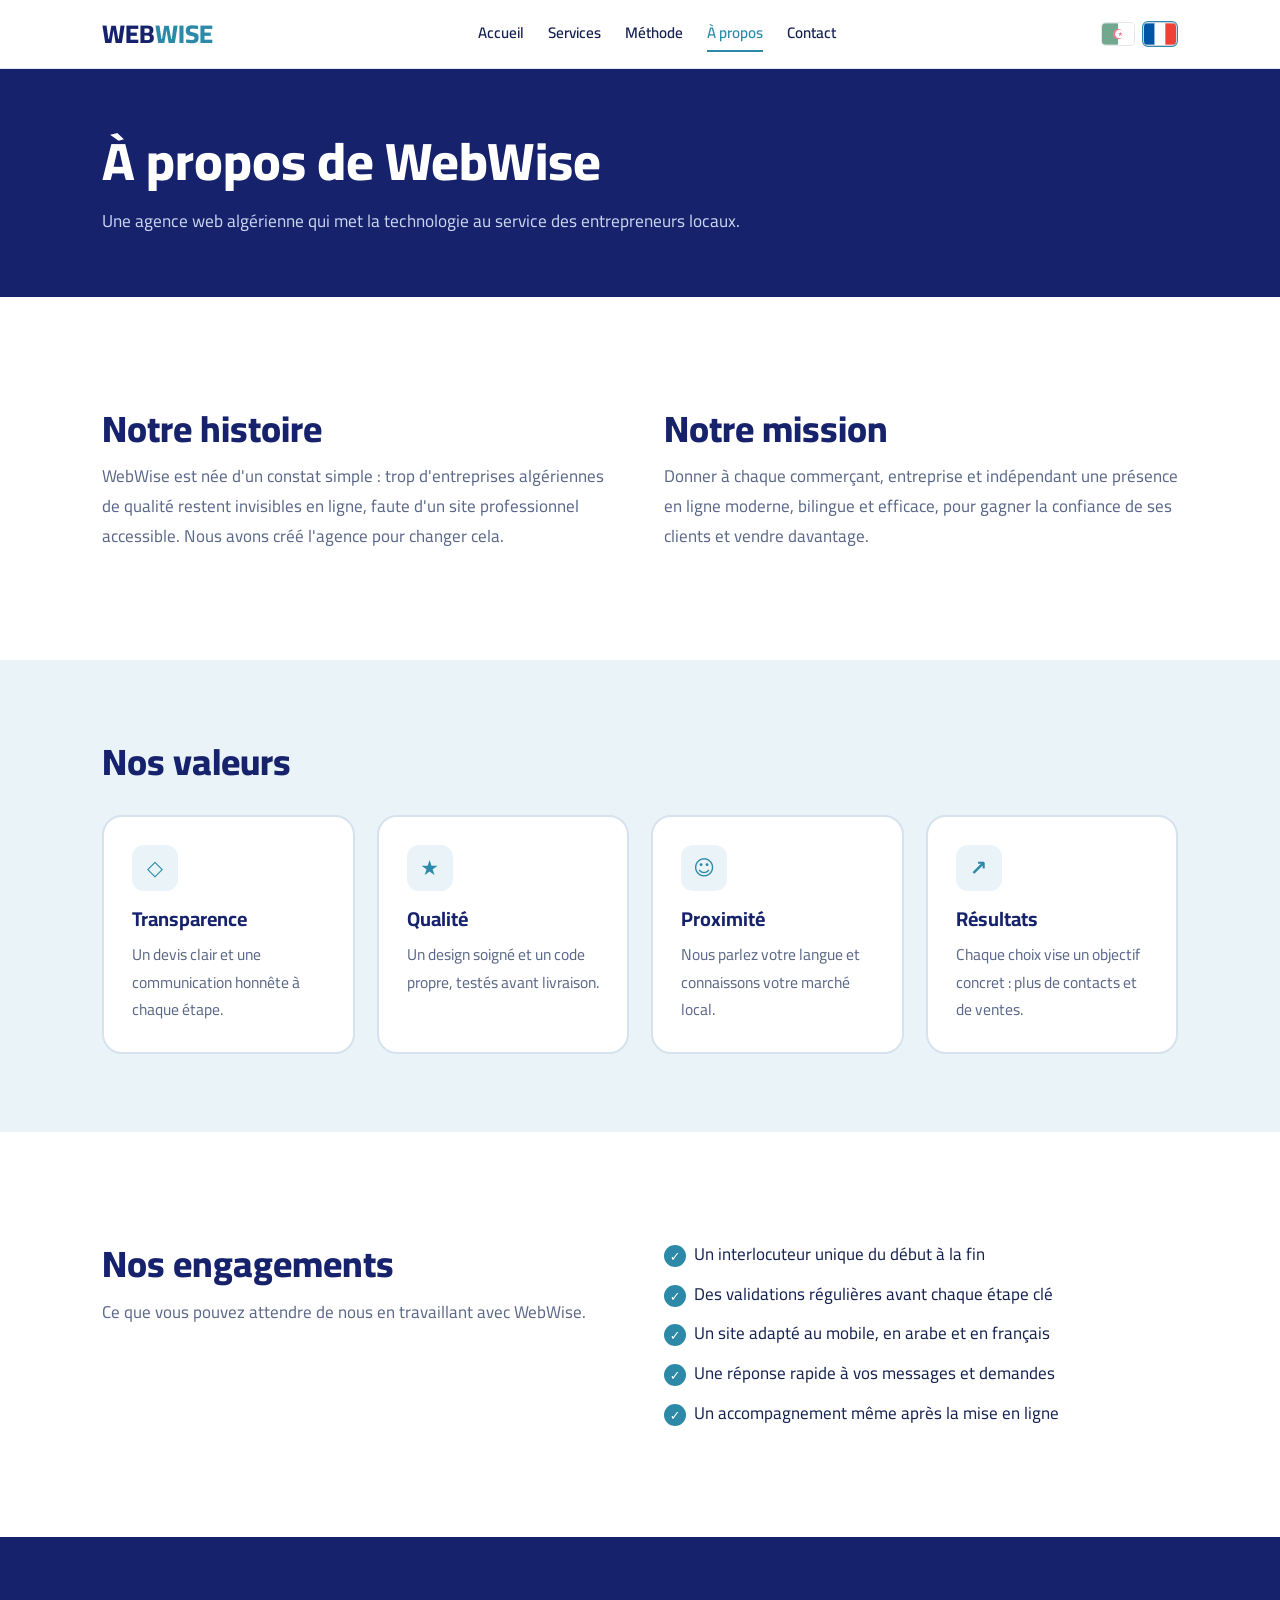
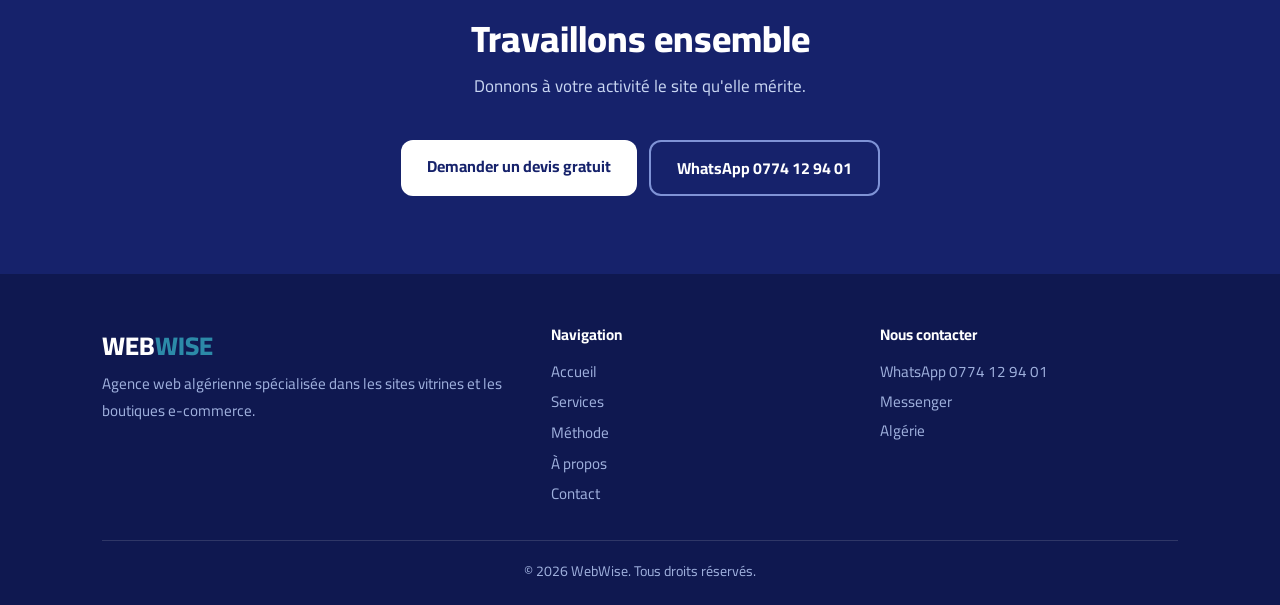
==== a-propos.html @ 7b69a406 "Add files via upload" ====
<!DOCTYPE html>
<html lang="fr" dir="ltr">
<head>
<meta charset="utf-8">
<meta name="viewport" content="width=device-width, initial-scale=1">
<title data-ar="من نحن | WebWise وكالة ويب جزائرية">À propos | WebWise, agence web algérienne</title>
<meta name="description" content="Découvrez WebWise, agence web algérienne dédiée aux sites vitrines et boutiques e-commerce.">
<link rel="icon" href="data:image/svg+xml,%3Csvg xmlns='http://www.w3.org/2000/svg' viewBox='0 0 32 32'%3E%3Crect width='32' height='32' rx='7' fill='%2316226b'/%3E%3Ctext x='16' y='23' font-size='20' font-weight='800' text-anchor='middle' fill='%232c8aa8' font-family='Arial'%3EW%3C/text%3E%3C/svg%3E">
<link rel="preconnect" href="https://fonts.googleapis.com"><link rel="preconnect" href="https://fonts.gstatic.com" crossorigin>
<link href="https://fonts.googleapis.com/css2?family=Cairo:wght@400;600;800&display=swap" rel="stylesheet">
<link rel="stylesheet" href="/style.css">
</head>
<body data-page="a-propos">
<header id="hd"></header>
<main>
<div class="page-hero"><div class="wrap"><h1 data-ar="من نحن">À propos de WebWise</h1><p data-ar="وكالة ويب جزائرية تضع التكنولوجيا في خدمة رواد الأعمال المحليين.">Une agence web algérienne qui met la technologie au service des entrepreneurs locaux.</p></div></div>
<section><div class="wrap"><div class="split"><div><h2 data-ar="قصتنا">Notre histoire</h2><p data-ar="وُلدت WebWise من ملاحظة بسيطة: كثير من الشركات الجزائرية الجيدة تبقى غير مرئية على الإنترنت لغياب موقع احترافي في المتناول. أنشأنا الوكالة لتغيير ذلك.">WebWise est née d'un constat simple : trop d'entreprises algériennes de qualité restent invisibles en ligne, faute d'un site professionnel accessible. Nous avons créé l'agence pour changer cela.</p></div>
<div><h2 data-ar="مهمتنا">Notre mission</h2><p data-ar="منح كل تاجر وشركة وصاحب مهنة حضوراً رقمياً حديثاً وفعالاً وبلغتين، لكسب ثقة الزبائن وزيادة المبيعات.">Donner à chaque commerçant, entreprise et indépendant une présence en ligne moderne, bilingue et efficace, pour gagner la confiance de ses clients et vendre davantage.</p></div></div></div></section>
<section class="alt"><div class="wrap"><h2 data-ar="قيمنا">Nos valeurs</h2><div class="grid g4" style="margin-top:30px">
<article class="card "><div class="ic">◇</div><h3 data-ar="الشفافية">Transparence</h3><p data-ar="عرض سعر واضح وتواصل صادق في كل مرحلة.">Un devis clair et une communication honnête à chaque étape.</p></article>
<article class="card "><div class="ic">★</div><h3 data-ar="الجودة">Qualité</h3><p data-ar="تصميم متقن وكود نظيف، يُختبران قبل التسليم.">Un design soigné et un code propre, testés avant livraison.</p></article>
<article class="card "><div class="ic">☺</div><h3 data-ar="القرب">Proximité</h3><p data-ar="نتحدث لغتك ونعرف سوقك المحلي.">Nous parlez votre langue et connaissons votre marché local.</p></article>
<article class="card "><div class="ic">↗</div><h3 data-ar="النتائج">Résultats</h3><p data-ar="كل خيار يهدف إلى غاية ملموسة: مزيد من الاتصالات والمبيعات.">Chaque choix vise un objectif concret : plus de contacts et de ventes.</p></article>
</div></div></section>
<section><div class="wrap"><div class="split"><div><h2 data-ar="التزاماتنا">Nos engagements</h2><p data-ar="ما يمكنك توقعه منا عند العمل مع WebWise.">Ce que vous pouvez attendre de nous en travaillant avec WebWise.</p></div>
<ul class="ticks"><li data-ar="شخص واحد يتابع مشروعك من البداية إلى النهاية">Un interlocuteur unique du début à la fin</li><li data-ar="موافقات منتظمة قبل كل مرحلة أساسية">Des validations régulières avant chaque étape clé</li><li data-ar="موقع متوافق مع الهاتف، بالعربية والفرنسية">Un site adapté au mobile, en arabe et en français</li><li data-ar="رد سريع على رسائلك وطلباتك">Une réponse rapide à vos messages et demandes</li><li data-ar="مرافقة حتى بعد نشر الموقع">Un accompagnement même après la mise en ligne</li></ul></div></div></section>
<section class="band"><div class="wrap"><h2 data-ar="لنعمل معاً">Travaillons ensemble</h2><p class="sub" data-ar="لنمنح نشاطك الموقع الذي يستحقه.">Donnons à votre activité le site qu'elle mérite.</p><div class="actions"><a class="btn light" href="contact" data-ar="اطلب عرض سعر مجاني">Demander un devis gratuit</a><a class="btn ghost ltr" href="https://wa.me/213774129401" target="_blank" rel="noopener">WhatsApp 0774 12 94 01</a></div></div></section>
</main>
<footer id="ft"></footer>
<script src="/app.js"></script>
</body>
</html>
---- style.css ----
:root{--navy:#16226b;--navy-d:#0f1850;--teal:#2c8aa8;--sky:#eaf3f8;--ink:#14204f;--muted:#5a6788;--line:#d6e2ee}
*{box-sizing:border-box;margin:0}
html{scroll-behavior:smooth}
body{font-family:Cairo,system-ui,"Segoe UI",Tahoma,sans-serif;color:var(--ink);background:#fff;line-height:1.75;font-size:17px}
a{color:inherit}
:focus-visible{outline:3px solid var(--teal);outline-offset:3px}
.wrap{max-width:1120px;margin:0 auto;padding:0 22px}
header{position:sticky;top:0;z-index:10;background:#fff;border-bottom:1px solid #dfe7ef}
.nav{display:flex;align-items:center;justify-content:space-between;height:68px;gap:16px}
.brand{font-weight:800;font-size:1.6rem;text-decoration:none;color:var(--navy);direction:ltr}
.brand span{color:var(--teal)}
.menu{display:flex;gap:24px;align-items:center}
.menu a{text-decoration:none;font-weight:600;font-size:.95rem;padding:4px 0;border-bottom:2px solid transparent}
.menu a:hover,.menu a.on{color:var(--teal);border-color:var(--teal)}
.tools{display:flex;gap:10px;align-items:center}
.flags{display:flex;gap:6px}
.flags button{padding:0;border:2px solid transparent;background:none;border-radius:6px;cursor:pointer;line-height:0;opacity:.55}
.flags button svg{width:32px;height:22px;border-radius:4px;box-shadow:0 0 0 1px #c9d4e0}
.flags button[aria-pressed=true]{opacity:1;border-color:var(--teal)}
.burger{display:none;background:none;border:2px solid var(--line);border-radius:8px;width:42px;height:38px;cursor:pointer;font-size:1.2rem;color:var(--navy)}
.btn{display:inline-block;background:var(--teal);color:#fff;padding:12px 26px;border-radius:12px;text-decoration:none;font-weight:700;font-family:inherit;font-size:1rem;border:0;cursor:pointer}
.btn:hover{background:#237390}
.btn.light{background:#fff;color:var(--navy)}.btn.light:hover{background:var(--sky)}
.btn.ghost{background:none;border:2px solid #7f93d6;color:#fff}.btn.ghost:hover{background:#ffffff18}
.btn.line{background:none;border:2px solid var(--navy);color:var(--navy)}.btn.line:hover{background:var(--sky)}
.actions{display:flex;gap:12px;flex-wrap:wrap}
.hero{background:var(--navy);color:#fff;padding:84px 0}
.hero .wrap{display:grid;grid-template-columns:1.15fr .85fr;gap:52px;align-items:center}
h1{font-size:clamp(2.1rem,4.6vw,3.3rem);line-height:1.2;font-weight:800}
.hero p{margin:20px 0 30px;color:#c9d6f2;font-size:1.1rem;max-width:34em}
.page-hero{background:var(--navy);color:#fff;padding:60px 0}
.page-hero p{margin:14px 0 0;color:#c9d6f2;max-width:38em;font-size:1.08rem}
.mock{background:#fff;border-radius:18px;padding:14px;box-shadow:0 24px 50px #0006;max-width:400px;margin-inline:auto;width:100%}
.mock i{display:inline-block;width:10px;height:10px;border-radius:50%;background:#d6e2ee;margin-inline-end:5px}
.mock .bar{height:12px;border-radius:6px;background:var(--sky);margin:10px 0}
.mock .ban{height:96px;border-radius:12px;background:linear-gradient(135deg,var(--navy),var(--teal));margin-top:14px;display:flex;align-items:end;padding:12px;color:#fff;font-weight:800;direction:ltr}
.mock .tiles{display:grid;grid-template-columns:repeat(3,1fr);gap:8px;margin-top:10px}
.mock .tiles b{height:54px;border-radius:10px;background:var(--sky);border:2px solid var(--line)}
section{padding:78px 0}
section.alt{background:var(--sky)}
h2{font-size:clamp(1.7rem,3.2vw,2.3rem);line-height:1.3;color:var(--navy);font-weight:800;margin-bottom:10px}
.sub{color:var(--muted);max-width:40em;margin-bottom:38px}
.grid{display:grid;gap:22px}.g2{grid-template-columns:repeat(2,1fr)}.g3{grid-template-columns:repeat(3,1fr)}.g4{grid-template-columns:repeat(4,1fr)}
.card{border:2px solid var(--line);border-radius:20px;padding:28px;background:#fff;display:flex;flex-direction:column;gap:8px}
.card h3{font-size:1.25rem;color:var(--navy);line-height:1.4}
.card p{color:var(--muted);font-size:.98rem}
.card.dark{background:var(--navy);border-color:var(--navy)}.card.dark h3{color:#fff}.card.dark p{color:#c9d6f2}
.card .more{margin-top:auto;padding-top:10px;font-weight:700;color:var(--teal);text-decoration:none}
.ic{width:46px;height:46px;border-radius:12px;background:var(--sky);color:var(--teal);display:grid;place-items:center;font-weight:800;font-size:1.3rem;margin-bottom:6px}
.split{display:grid;grid-template-columns:1fr 1fr;gap:48px;align-items:start;padding:30px 0}
.split+.split{border-top:1px solid var(--line)}
.split p{color:var(--muted);margin-top:8px}
ul.ticks{list-style:none;padding:0;display:grid;gap:10px}
ul.ticks li{padding-inline-start:30px;position:relative}
ul.ticks li::before{content:"✓";position:absolute;inset-inline-start:0;color:#fff;background:var(--teal);width:22px;height:22px;border-radius:50%;font-size:.8rem;display:grid;place-items:center;top:5px}
.steps{display:grid;gap:18px;counter-reset:s}
.step{display:grid;grid-template-columns:56px 1fr;gap:18px;border:2px solid var(--line);border-radius:18px;padding:22px;background:#fff}
.step::before{counter-increment:s;content:counter(s);width:56px;height:56px;border-radius:50%;background:var(--navy);color:#fff;display:grid;place-items:center;font-weight:800;font-size:1.3rem}
.step h3{color:var(--navy);font-size:1.15rem}.step p{color:var(--muted);font-size:.98rem}
details{border:2px solid var(--line);border-radius:14px;padding:16px 20px;background:#fff;margin-bottom:12px}
summary{cursor:pointer;font-weight:700;color:var(--navy)}
details p{color:var(--muted);margin-top:8px}
.band{background:var(--navy);color:#fff;text-align:center}
.band h2{color:#fff}.band .sub{margin-inline:auto;color:#c9d6f2}.band .actions{justify-content:center}
form{display:grid;gap:14px}
label{font-weight:700;font-size:.95rem;color:var(--navy);display:grid;gap:6px}
input,select,textarea{font:inherit;padding:12px 14px;border:2px solid var(--line);border-radius:12px;background:#fff;color:var(--ink);width:100%}
input:focus,select:focus,textarea:focus{border-color:var(--teal);outline:0}
.info{display:grid;gap:14px}
.info a{color:var(--navy);font-weight:700}
footer{background:var(--navy-d);color:#9fb0dd;padding:48px 0 22px;font-size:.95rem}
.fgrid{display:grid;grid-template-columns:1.4fr 1fr 1fr;gap:32px}
footer h4{color:#fff;margin-bottom:8px}
footer a{display:block;text-decoration:none;padding:2px 0}footer a:hover{color:#fff}
.copy{border-top:1px solid #ffffff22;margin-top:30px;padding-top:18px;text-align:center;font-size:.88rem}
.ltr{direction:ltr;display:inline-block}
@media(max-width:860px){
.hero .wrap,.g2,.g3,.g4,.split,.fgrid{grid-template-columns:1fr}
.hero{padding:40px 0}.mock{max-width:280px;order:-1}
section{padding:50px 0}.split{gap:18px}
.burger{display:block}
.menu{display:none;position:absolute;top:68px;inset-inline:0;background:#fff;flex-direction:column;align-items:flex-start;padding:16px 22px;border-bottom:1px solid #dfe7ef;gap:12px}
.menu.open{display:flex}}
@media(prefers-reduced-motion:reduce){html{scroll-behavior:auto}}
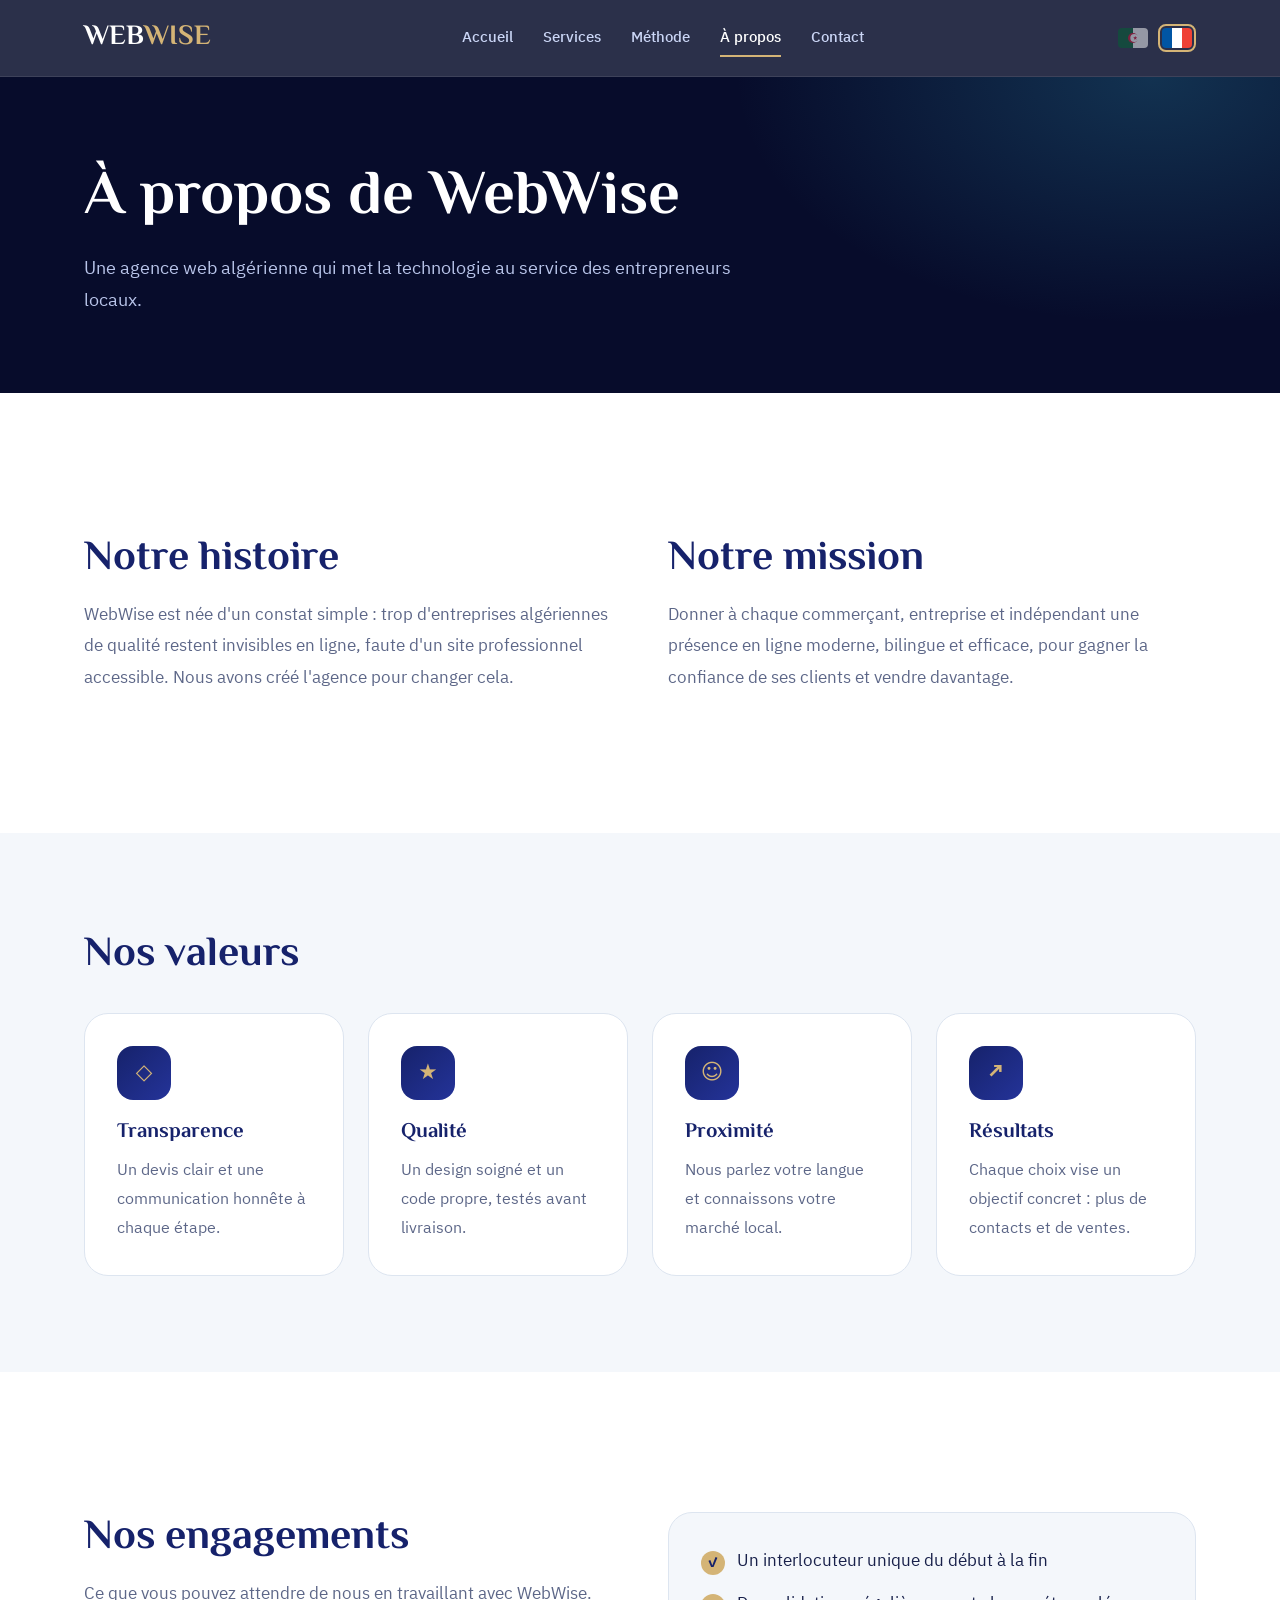
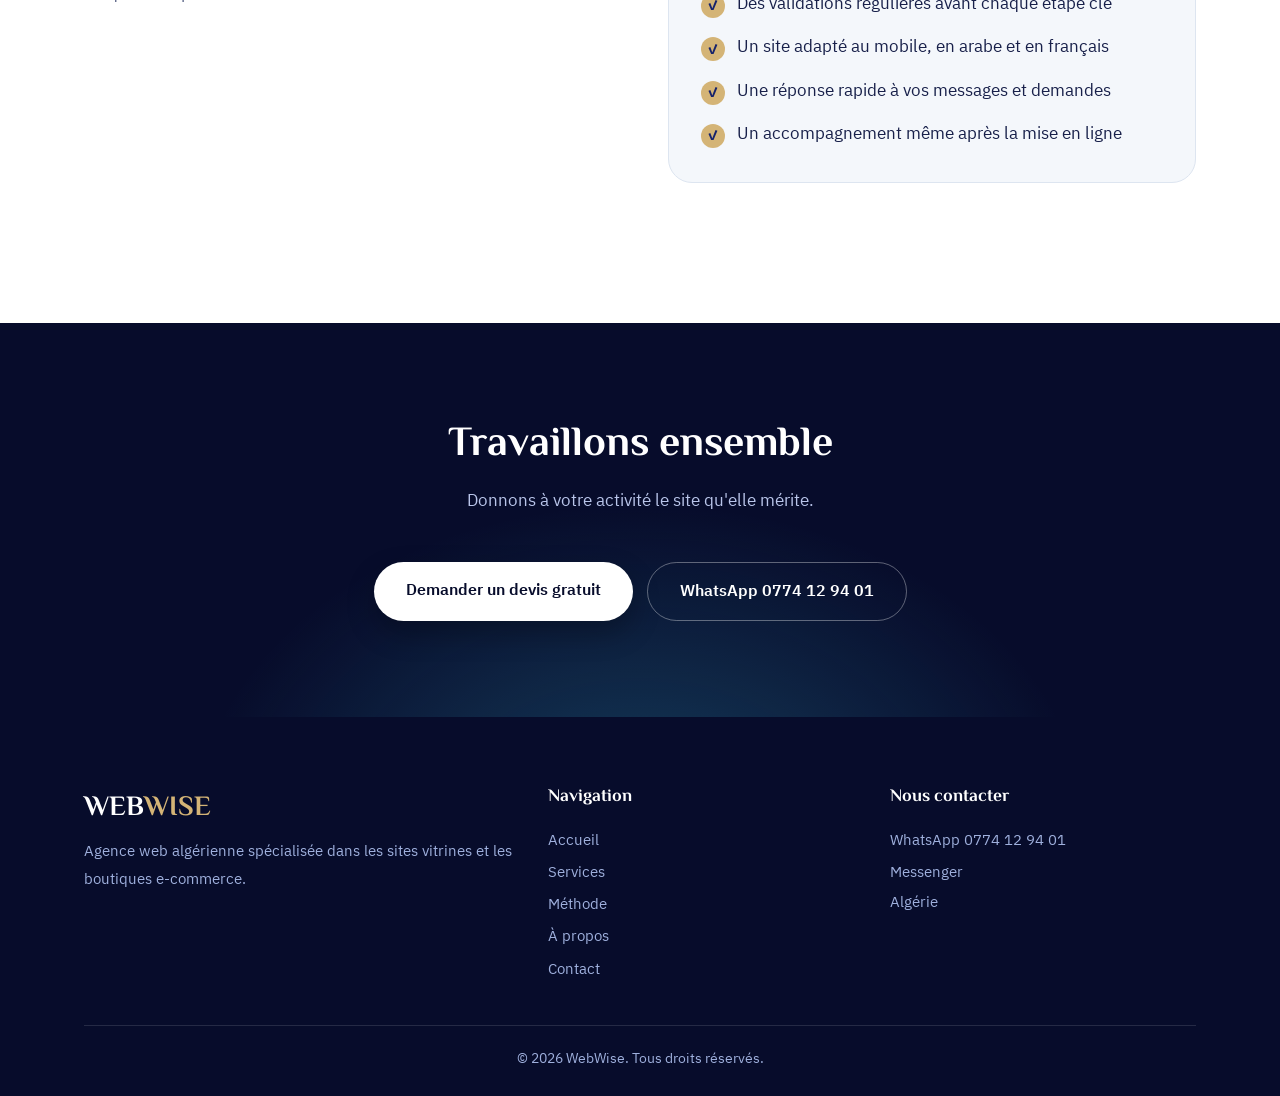
==== commit 070b8cc4: "Add files via upload" ====
--- a/a-propos.html
+++ b/a-propos.html
@@ -7,7 +7,7 @@
 <meta name="description" content="Découvrez WebWise, agence web algérienne dédiée aux sites vitrines et boutiques e-commerce.">
 <link rel="icon" href="data:image/svg+xml,%3Csvg xmlns='http://www.w3.org/2000/svg' viewBox='0 0 32 32'%3E%3Crect width='32' height='32' rx='7' fill='%2316226b'/%3E%3Ctext x='16' y='23' font-size='20' font-weight='800' text-anchor='middle' fill='%232c8aa8' font-family='Arial'%3EW%3C/text%3E%3C/svg%3E">
 <link rel="preconnect" href="https://fonts.googleapis.com"><link rel="preconnect" href="https://fonts.gstatic.com" crossorigin>
-<link href="https://fonts.googleapis.com/css2?family=Cairo:wght@400;600;800&display=swap" rel="stylesheet">
+<link href="https://fonts.googleapis.com/css2?family=El+Messiri:wght@500;700&family=IBM+Plex+Sans+Arabic:wght@400;500;600&display=swap" rel="stylesheet">
 <link rel="stylesheet" href="/style.css">
 </head>
 <body data-page="a-propos">
--- a/style.css
+++ b/style.css
@@ -1,84 +1,110 @@
-:root{--navy:#16226b;--navy-d:#0f1850;--teal:#2c8aa8;--sky:#eaf3f8;--ink:#14204f;--muted:#5a6788;--line:#d6e2ee}
+:root{--ink:#070c2b;--navy:#16226b;--teal:#2c8aa8;--ice:#7fd6ee;--gold:#d4b476;--bg:#f4f7fb;--text:#18204a;--muted:#5d6788;--line:#dde5f0}
 *{box-sizing:border-box;margin:0}
 html{scroll-behavior:smooth}
-body{font-family:Cairo,system-ui,"Segoe UI",Tahoma,sans-serif;color:var(--ink);background:#fff;line-height:1.75;font-size:17px}
+body{font-family:"IBM Plex Sans Arabic",system-ui,"Segoe UI",sans-serif;color:var(--text);background:#fff;line-height:1.85;font-size:17px;-webkit-font-smoothing:antialiased}
+h1,h2,h3,.brand,.step::before{font-family:"El Messiri","IBM Plex Sans Arabic",serif}
 a{color:inherit}
-:focus-visible{outline:3px solid var(--teal);outline-offset:3px}
-.wrap{max-width:1120px;margin:0 auto;padding:0 22px}
-header{position:sticky;top:0;z-index:10;background:#fff;border-bottom:1px solid #dfe7ef}
-.nav{display:flex;align-items:center;justify-content:space-between;height:68px;gap:16px}
-.brand{font-weight:800;font-size:1.6rem;text-decoration:none;color:var(--navy);direction:ltr}
-.brand span{color:var(--teal)}
-.menu{display:flex;gap:24px;align-items:center}
-.menu a{text-decoration:none;font-weight:600;font-size:.95rem;padding:4px 0;border-bottom:2px solid transparent}
-.menu a:hover,.menu a.on{color:var(--teal);border-color:var(--teal)}
-.tools{display:flex;gap:10px;align-items:center}
+:focus-visible{outline:3px solid var(--ice);outline-offset:3px}
+.wrap{max-width:1160px;margin:0 auto;padding:0 24px}
+header{position:sticky;top:0;z-index:10;background:#070c2bd9;backdrop-filter:blur(14px);-webkit-backdrop-filter:blur(14px);border-bottom:1px solid #ffffff17}
+.nav{display:flex;align-items:center;justify-content:space-between;height:76px;gap:16px}
+.brand{font-weight:700;font-size:1.75rem;text-decoration:none;color:#fff;direction:ltr}
+.brand span{color:var(--gold)}
+.menu{display:flex;gap:30px;align-items:center}
+.menu a{text-decoration:none;font-weight:500;font-size:.96rem;color:#cbd6f6;padding:4px 0;border-bottom:2px solid transparent;transition:color .2s}
+.menu a:hover{color:#fff}.menu a.on{color:#fff;border-color:var(--gold)}
+.tools{display:flex;gap:12px;align-items:center}
 .flags{display:flex;gap:6px}
-.flags button{padding:0;border:2px solid transparent;background:none;border-radius:6px;cursor:pointer;line-height:0;opacity:.55}
-.flags button svg{width:32px;height:22px;border-radius:4px;box-shadow:0 0 0 1px #c9d4e0}
-.flags button[aria-pressed=true]{opacity:1;border-color:var(--teal)}
-.burger{display:none;background:none;border:2px solid var(--line);border-radius:8px;width:42px;height:38px;cursor:pointer;font-size:1.2rem;color:var(--navy)}
-.btn{display:inline-block;background:var(--teal);color:#fff;padding:12px 26px;border-radius:12px;text-decoration:none;font-weight:700;font-family:inherit;font-size:1rem;border:0;cursor:pointer}
-.btn:hover{background:#237390}
-.btn.light{background:#fff;color:var(--navy)}.btn.light:hover{background:var(--sky)}
-.btn.ghost{background:none;border:2px solid #7f93d6;color:#fff}.btn.ghost:hover{background:#ffffff18}
-.btn.line{background:none;border:2px solid var(--navy);color:var(--navy)}.btn.line:hover{background:var(--sky)}
-.actions{display:flex;gap:12px;flex-wrap:wrap}
-.hero{background:var(--navy);color:#fff;padding:84px 0}
-.hero .wrap{display:grid;grid-template-columns:1.15fr .85fr;gap:52px;align-items:center}
-h1{font-size:clamp(2.1rem,4.6vw,3.3rem);line-height:1.2;font-weight:800}
-.hero p{margin:20px 0 30px;color:#c9d6f2;font-size:1.1rem;max-width:34em}
-.page-hero{background:var(--navy);color:#fff;padding:60px 0}
-.page-hero p{margin:14px 0 0;color:#c9d6f2;max-width:38em;font-size:1.08rem}
-.mock{background:#fff;border-radius:18px;padding:14px;box-shadow:0 24px 50px #0006;max-width:400px;margin-inline:auto;width:100%}
-.mock i{display:inline-block;width:10px;height:10px;border-radius:50%;background:#d6e2ee;margin-inline-end:5px}
-.mock .bar{height:12px;border-radius:6px;background:var(--sky);margin:10px 0}
-.mock .ban{height:96px;border-radius:12px;background:linear-gradient(135deg,var(--navy),var(--teal));margin-top:14px;display:flex;align-items:end;padding:12px;color:#fff;font-weight:800;direction:ltr}
-.mock .tiles{display:grid;grid-template-columns:repeat(3,1fr);gap:8px;margin-top:10px}
-.mock .tiles b{height:54px;border-radius:10px;background:var(--sky);border:2px solid var(--line)}
-section{padding:78px 0}
-section.alt{background:var(--sky)}
-h2{font-size:clamp(1.7rem,3.2vw,2.3rem);line-height:1.3;color:var(--navy);font-weight:800;margin-bottom:10px}
-.sub{color:var(--muted);max-width:40em;margin-bottom:38px}
-.grid{display:grid;gap:22px}.g2{grid-template-columns:repeat(2,1fr)}.g3{grid-template-columns:repeat(3,1fr)}.g4{grid-template-columns:repeat(4,1fr)}
-.card{border:2px solid var(--line);border-radius:20px;padding:28px;background:#fff;display:flex;flex-direction:column;gap:8px}
-.card h3{font-size:1.25rem;color:var(--navy);line-height:1.4}
+.flags button{padding:2px;border:2px solid transparent;background:none;border-radius:8px;cursor:pointer;line-height:0;opacity:.5}
+.flags button svg{width:30px;height:20px;border-radius:4px}
+.flags button[aria-pressed=true]{opacity:1;border-color:var(--gold)}
+.burger{display:none;background:none;border:1px solid #ffffff40;border-radius:10px;width:44px;height:40px;cursor:pointer;font-size:1.2rem;color:#fff}
+.btn{display:inline-block;background:linear-gradient(135deg,#2c8aa8,#47b3d3);color:#fff;padding:14px 32px;border-radius:999px;text-decoration:none;font-weight:600;font-family:inherit;font-size:1rem;border:0;cursor:pointer;box-shadow:0 12px 28px #2c8aa844;transition:transform .2s,box-shadow .2s}
+.btn:hover{transform:translateY(-2px);box-shadow:0 16px 32px #2c8aa860}
+.btn.light{background:#fff;color:var(--ink);box-shadow:0 12px 28px #0004}
+.btn.ghost{background:none;border:1.5px solid #ffffff59;color:#fff;box-shadow:none}.btn.ghost:hover{background:#ffffff14}
+.btn.line{background:none;border:1.5px solid var(--navy);color:var(--navy);box-shadow:none}.btn.line:hover{background:var(--navy);color:#fff}
+.actions{display:flex;gap:14px;flex-wrap:wrap}
+.hero{background:radial-gradient(55% 70% at 88% 8%,#2c8aa855,transparent 62%),radial-gradient(45% 60% at 0 100%,#3a4bd440,transparent 60%),var(--ink);color:#fff;padding:96px 0 120px;overflow:hidden}
+.hero .wrap{display:grid;grid-template-columns:1.05fr .95fr;gap:56px;align-items:center}
+h1{font-size:clamp(2.3rem,5vw,3.9rem);line-height:1.2;font-weight:700}
+.hero p{margin:24px 0 34px;color:#b9c5ea;font-size:1.12rem;max-width:33em}
+.pills{list-style:none;padding:0;display:flex;flex-wrap:wrap;gap:10px 22px;margin-top:34px;color:#cbd6f6;font-size:.95rem}
+.pills li::before{content:"✓";color:var(--gold);margin-inline-end:8px;font-weight:700}
+.page-hero{background:radial-gradient(50% 120% at 90% 0,#2c8aa84d,transparent 65%),var(--ink);color:#fff;padding:84px 0 76px}
+.page-hero p{margin:16px 0 0;color:#b9c5ea;max-width:38em;font-size:1.1rem}
+.stage{position:relative;max-width:540px;width:100%;margin-inline:auto;padding-bottom:40px}
+.laptop{background:#111a5a;border:1px solid #ffffff2b;border-radius:18px;padding:12px;box-shadow:0 50px 90px #000a}
+.screen{background:#fff;border-radius:10px;overflow:hidden;direction:ltr}
+.tb{display:flex;align-items:center;gap:6px;padding:9px 12px;background:#eef2f8}
+.tb i{width:9px;height:9px;border-radius:50%;background:#c9d4e4}
+.tb em{flex:1;margin-inline-start:10px;height:16px;border-radius:8px;background:#fff}
+.sn{display:flex;justify-content:space-between;align-items:center;padding:10px 16px;font-family:"El Messiri",serif;font-weight:700;color:var(--navy);font-size:.95rem}
+.sn b{width:22px;height:22px;border-radius:50%;background:var(--gold)}
+.bn{margin:0 12px;height:120px;border-radius:12px;background:linear-gradient(120deg,#16226b,#2c8aa8 70%,#7fd6ee);display:flex;flex-direction:column;justify-content:flex-end;padding:14px;color:#fff;font-family:"El Messiri",serif;font-weight:700;font-size:1.15rem;line-height:1.2}
+.bn span{display:block;margin-top:8px;width:74px;height:20px;border-radius:10px;background:#fff}
+.pr{display:grid;grid-template-columns:repeat(4,1fr);gap:10px;padding:12px}
+.pr div{display:grid;gap:5px}.pr b{aspect-ratio:1;border-radius:10px;background:linear-gradient(135deg,#e6eef8,#cfdcee)}
+.pr b:nth-child(1){background:linear-gradient(135deg,#d4b476,#f0dcae)}
+.pr u{height:7px;border-radius:4px;background:#e3eaf4}.pr u+u{width:55%}
+.phone{position:absolute;inset-inline-end:-14px;bottom:0;width:31%;background:#0b1146;border:5px solid #1c2677;border-radius:24px;padding:10px 8px;box-shadow:0 30px 50px #0009;direction:ltr}
+.phone .bn{margin:0;height:64px;font-size:.7rem;padding:8px;border-radius:9px}.phone .bn span{width:42px;height:12px;margin-top:4px}
+.phone p{margin:7px 0 0!important;height:36px;border-radius:7px;background:#ffffff1c}
+.phone .cta{height:24px;border-radius:12px;background:var(--gold);margin-top:8px}
+.glass{position:absolute;inset-inline-start:-10px;top:22%;background:#ffffff1f;border:1px solid #ffffff40;backdrop-filter:blur(10px);-webkit-backdrop-filter:blur(10px);border-radius:14px;padding:10px 16px;font-size:.88rem;font-weight:600;color:#fff;box-shadow:0 20px 40px #0006}
+.glass::before{content:"✓";display:inline-grid;place-items:center;width:20px;height:20px;border-radius:50%;background:var(--gold);color:var(--ink);margin-inline-end:8px;font-size:.75rem}
+section{padding:96px 0}
+section.alt{background:var(--bg)}
+h2{font-size:clamp(1.8rem,3.4vw,2.6rem);line-height:1.3;color:var(--navy);font-weight:700;margin-bottom:12px}
+.sub{color:var(--muted);max-width:40em;margin-bottom:46px;font-size:1.05rem}
+.grid{display:grid;gap:24px}.g2{grid-template-columns:repeat(2,1fr)}.g3{grid-template-columns:repeat(3,1fr)}.g4{grid-template-columns:repeat(4,1fr)}
+.card{border:1px solid var(--line);border-radius:24px;padding:32px;background:#fff;display:flex;flex-direction:column;gap:8px;transition:transform .25s,border-color .25s,box-shadow .25s}
+.card:hover{transform:translateY(-5px);border-color:var(--teal);box-shadow:0 22px 44px #16226b1c}
+.card h3{font-size:1.3rem;color:var(--navy);line-height:1.4;font-weight:700}
 .card p{color:var(--muted);font-size:.98rem}
-.card.dark{background:var(--navy);border-color:var(--navy)}.card.dark h3{color:#fff}.card.dark p{color:#c9d6f2}
-.card .more{margin-top:auto;padding-top:10px;font-weight:700;color:var(--teal);text-decoration:none}
-.ic{width:46px;height:46px;border-radius:12px;background:var(--sky);color:var(--teal);display:grid;place-items:center;font-weight:800;font-size:1.3rem;margin-bottom:6px}
-.split{display:grid;grid-template-columns:1fr 1fr;gap:48px;align-items:start;padding:30px 0}
+.card .more{margin-top:auto;padding-top:12px;font-weight:600;color:var(--teal);text-decoration:none}
+.ic{width:54px;height:54px;border-radius:16px;background:linear-gradient(135deg,#16226b,#243399);color:var(--gold);display:grid;place-items:center;font-weight:700;font-size:1.35rem;margin-bottom:10px}
+.sec-dark{background:radial-gradient(50% 70% at 100% 0,#2c8aa844,transparent 60%),var(--ink);color:#fff}
+.sec-dark h2{color:#fff}.sec-dark .sub{color:#b9c5ea}
+.sec-dark .card{background:#ffffff0b;border-color:#ffffff22}.sec-dark .card:hover{border-color:var(--gold);box-shadow:none}
+.sec-dark .card h3{color:#fff}.sec-dark .card p{color:#b9c5ea}
+.sec-dark .ic{background:#ffffff14;border:1px solid #ffffff26}
+.split{display:grid;grid-template-columns:1fr 1fr;gap:56px;align-items:start;padding:44px 0}
 .split+.split{border-top:1px solid var(--line)}
-.split p{color:var(--muted);margin-top:8px}
-ul.ticks{list-style:none;padding:0;display:grid;gap:10px}
-ul.ticks li{padding-inline-start:30px;position:relative}
-ul.ticks li::before{content:"✓";position:absolute;inset-inline-start:0;color:#fff;background:var(--teal);width:22px;height:22px;border-radius:50%;font-size:.8rem;display:grid;place-items:center;top:5px}
-.steps{display:grid;gap:18px;counter-reset:s}
-.step{display:grid;grid-template-columns:56px 1fr;gap:18px;border:2px solid var(--line);border-radius:18px;padding:22px;background:#fff}
-.step::before{counter-increment:s;content:counter(s);width:56px;height:56px;border-radius:50%;background:var(--navy);color:#fff;display:grid;place-items:center;font-weight:800;font-size:1.3rem}
-.step h3{color:var(--navy);font-size:1.15rem}.step p{color:var(--muted);font-size:.98rem}
-details{border:2px solid var(--line);border-radius:14px;padding:16px 20px;background:#fff;margin-bottom:12px}
-summary{cursor:pointer;font-weight:700;color:var(--navy)}
-details p{color:var(--muted);margin-top:8px}
-.band{background:var(--navy);color:#fff;text-align:center}
-.band h2{color:#fff}.band .sub{margin-inline:auto;color:#c9d6f2}.band .actions{justify-content:center}
-form{display:grid;gap:14px}
-label{font-weight:700;font-size:.95rem;color:var(--navy);display:grid;gap:6px}
-input,select,textarea{font:inherit;padding:12px 14px;border:2px solid var(--line);border-radius:12px;background:#fff;color:var(--ink);width:100%}
-input:focus,select:focus,textarea:focus{border-color:var(--teal);outline:0}
+.split p{color:var(--muted);margin-top:10px}
+ul.ticks{list-style:none;padding:0;display:grid;gap:12px}
+.split ul.ticks{background:var(--bg);border:1px solid var(--line);border-radius:24px;padding:32px}
+ul.ticks li{padding-inline-start:36px;position:relative}
+ul.ticks li::before{content:"✓";position:absolute;inset-inline-start:0;color:var(--navy);background:var(--gold);width:24px;height:24px;border-radius:50%;font-size:.8rem;font-weight:700;display:grid;place-items:center;top:6px}
+.steps{display:grid;gap:18px;counter-reset:s;max-width:860px}
+.step{display:grid;grid-template-columns:64px 1fr;gap:22px;align-items:center;border:1px solid var(--line);border-radius:22px;padding:24px 28px;background:#fff}
+.step::before{counter-increment:s;content:counter(s);width:60px;height:60px;border-radius:50%;border:1.5px solid var(--gold);color:var(--navy);display:grid;place-items:center;font-weight:700;font-size:1.6rem}
+.step h3{color:var(--navy);font-size:1.2rem}.step p{color:var(--muted);font-size:.98rem}
+details{border:1px solid var(--line);border-radius:18px;padding:18px 24px;background:#fff;margin-bottom:12px}
+summary{cursor:pointer;font-weight:600;color:var(--navy);list-style:none;display:flex;justify-content:space-between;gap:12px}
+summary::-webkit-details-marker{display:none}
+summary::after{content:"+";color:var(--teal);font-size:1.4rem;line-height:1}
+details[open] summary::after{content:"−"}
+details p{color:var(--muted);margin-top:10px}
+.band{background:radial-gradient(50% 120% at 50% 130%,#2c8aa866,transparent 70%),var(--ink);color:#fff;text-align:center}
+.band h2{color:#fff}.band .sub{margin-inline:auto;color:#b9c5ea}.band .actions{justify-content:center}
+form{display:grid;gap:16px}
+label{font-weight:600;font-size:.95rem;color:var(--navy);display:grid;gap:6px}
+input,select,textarea{font:inherit;padding:14px 16px;border:1px solid var(--line);border-radius:14px;background:#fff;color:var(--text);width:100%}
+input:focus,select:focus,textarea:focus{border-color:var(--teal);outline:0;box-shadow:0 0 0 4px #2c8aa822}
 .info{display:grid;gap:14px}
 .info a{color:var(--navy);font-weight:700}
-footer{background:var(--navy-d);color:#9fb0dd;padding:48px 0 22px;font-size:.95rem}
-.fgrid{display:grid;grid-template-columns:1.4fr 1fr 1fr;gap:32px}
-footer h4{color:#fff;margin-bottom:8px}
+footer{background:var(--ink);color:#9fb0dd;padding:64px 0 24px;font-size:.95rem}
+.fgrid{display:grid;grid-template-columns:1.4fr 1fr 1fr;gap:36px}
+footer h4{color:#fff;margin-bottom:10px;font-family:"El Messiri",serif;font-size:1.1rem}
 footer a{display:block;text-decoration:none;padding:2px 0}footer a:hover{color:#fff}
-.copy{border-top:1px solid #ffffff22;margin-top:30px;padding-top:18px;text-align:center;font-size:.88rem}
+.copy{border-top:1px solid #ffffff1f;margin-top:40px;padding-top:20px;text-align:center;font-size:.88rem}
 .ltr{direction:ltr;display:inline-block}
 @media(max-width:860px){
 .hero .wrap,.g2,.g3,.g4,.split,.fgrid{grid-template-columns:1fr}
-.hero{padding:40px 0}.mock{max-width:280px;order:-1}
-section{padding:50px 0}.split{gap:18px}
+.hero{padding:44px 0 70px}.stage{max-width:380px;order:-1}.phone{inset-inline-end:0}.glass{inset-inline-start:0}
+section{padding:60px 0}.split{gap:20px}.step{grid-template-columns:1fr;gap:12px}
 .burger{display:block}
-.menu{display:none;position:absolute;top:68px;inset-inline:0;background:#fff;flex-direction:column;align-items:flex-start;padding:16px 22px;border-bottom:1px solid #dfe7ef;gap:12px}
+.menu{display:none;position:absolute;top:76px;inset-inline:0;background:var(--ink);flex-direction:column;align-items:flex-start;padding:18px 24px;border-bottom:1px solid #ffffff1f;gap:14px}
 .menu.open{display:flex}}
-@media(prefers-reduced-motion:reduce){html{scroll-behavior:auto}}
+@media(prefers-reduced-motion:reduce){html{scroll-behavior:auto}*{transition:none!important}}
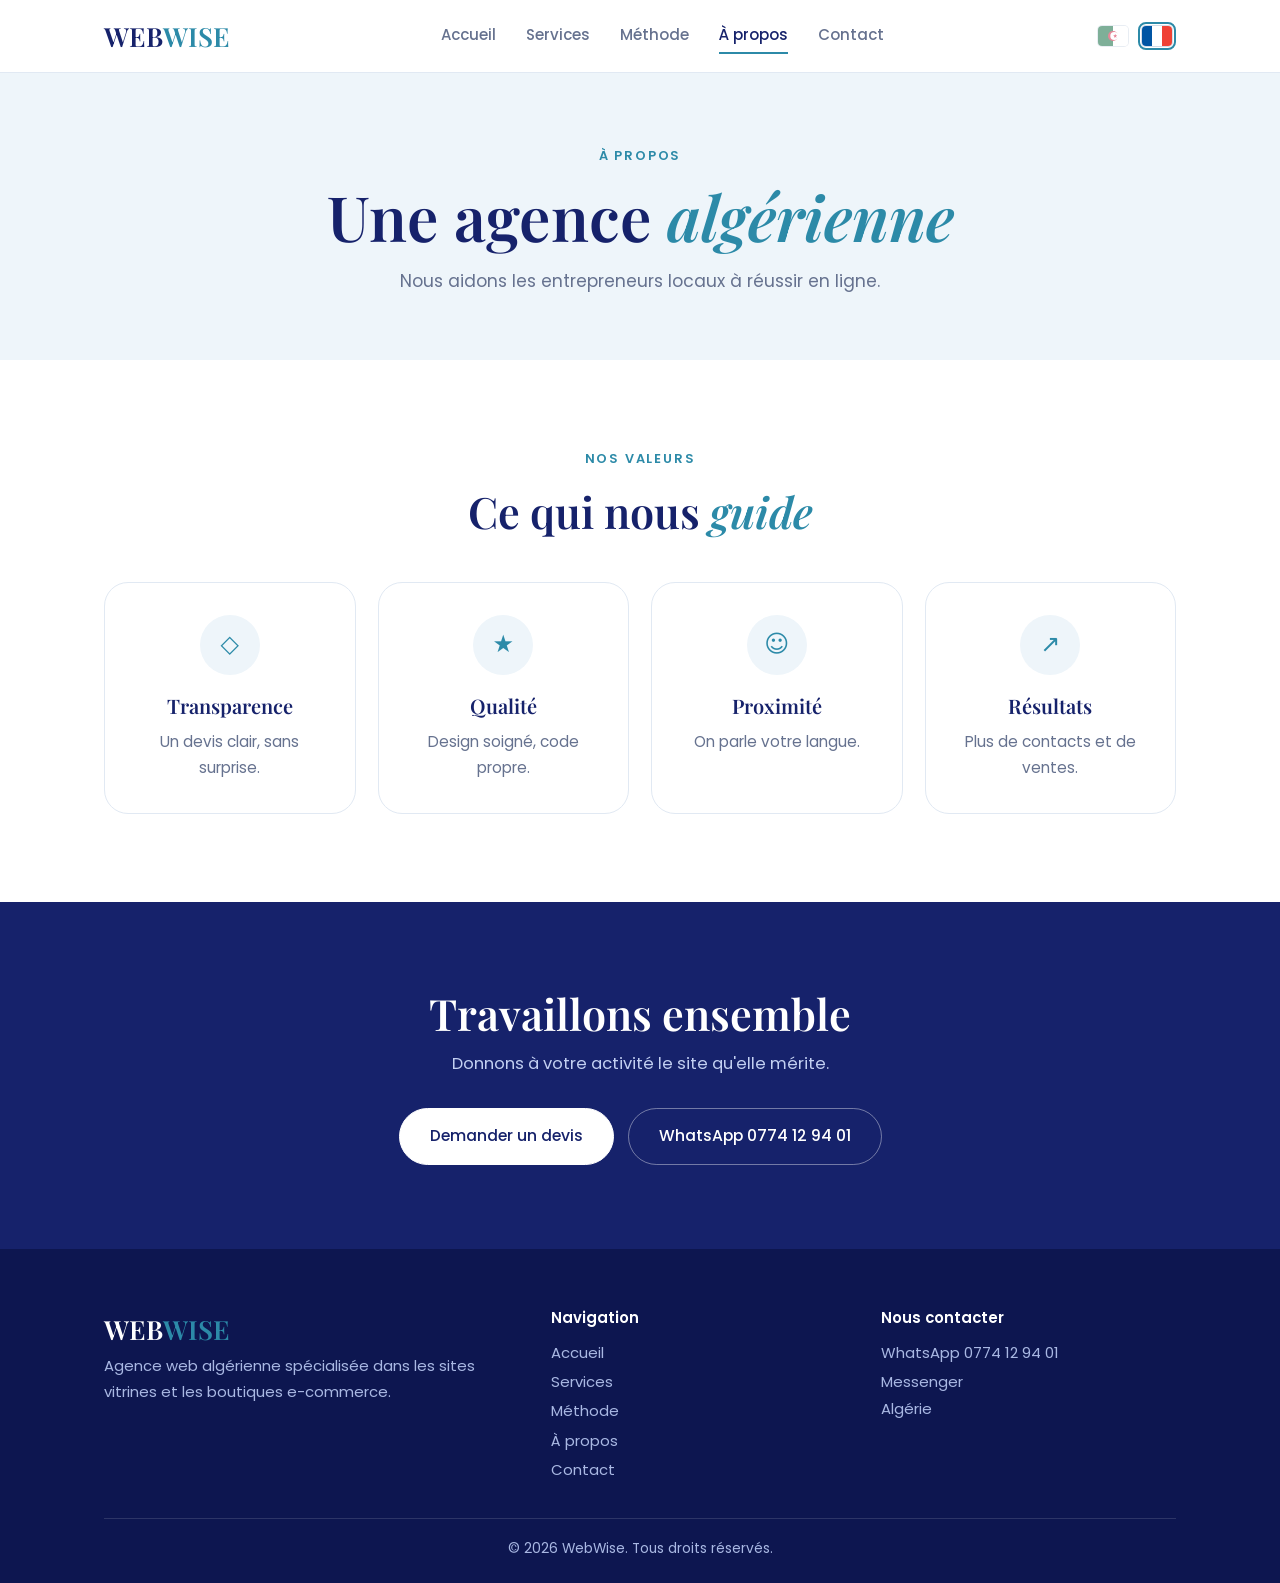
==== commit dc1f32b5: "Add files via upload" ====
--- a/a-propos.html
+++ b/a-propos.html
@@ -4,27 +4,18 @@
 <meta charset="utf-8">
 <meta name="viewport" content="width=device-width, initial-scale=1">
 <title data-ar="من نحن | WebWise وكالة ويب جزائرية">À propos | WebWise, agence web algérienne</title>
-<meta name="description" content="Découvrez WebWise, agence web algérienne dédiée aux sites vitrines et boutiques e-commerce.">
-<link rel="icon" href="data:image/svg+xml,%3Csvg xmlns='http://www.w3.org/2000/svg' viewBox='0 0 32 32'%3E%3Crect width='32' height='32' rx='7' fill='%2316226b'/%3E%3Ctext x='16' y='23' font-size='20' font-weight='800' text-anchor='middle' fill='%232c8aa8' font-family='Arial'%3EW%3C/text%3E%3C/svg%3E">
+<meta name="description" content="WebWise, agence web algérienne spécialisée dans les sites vitrines et boutiques e-commerce.">
+<link rel="icon" href="data:image/svg+xml,%3Csvg xmlns='http://www.w3.org/2000/svg' viewBox='0 0 32 32'%3E%3Crect width='32' height='32' rx='16' fill='%2316226b'/%3E%3Ctext x='16' y='22' font-size='18' font-weight='700' text-anchor='middle' fill='%23fff' font-family='Georgia'%3EW%3C/text%3E%3C/svg%3E">
 <link rel="preconnect" href="https://fonts.googleapis.com"><link rel="preconnect" href="https://fonts.gstatic.com" crossorigin>
-<link href="https://fonts.googleapis.com/css2?family=El+Messiri:wght@500;700&family=IBM+Plex+Sans+Arabic:wght@400;500;600&display=swap" rel="stylesheet">
 <link rel="stylesheet" href="/style.css">
 </head>
 <body data-page="a-propos">
 <header id="hd"></header>
 <main>
-<div class="page-hero"><div class="wrap"><h1 data-ar="من نحن">À propos de WebWise</h1><p data-ar="وكالة ويب جزائرية تضع التكنولوجيا في خدمة رواد الأعمال المحليين.">Une agence web algérienne qui met la technologie au service des entrepreneurs locaux.</p></div></div>
-<section><div class="wrap"><div class="split"><div><h2 data-ar="قصتنا">Notre histoire</h2><p data-ar="وُلدت WebWise من ملاحظة بسيطة: كثير من الشركات الجزائرية الجيدة تبقى غير مرئية على الإنترنت لغياب موقع احترافي في المتناول. أنشأنا الوكالة لتغيير ذلك.">WebWise est née d'un constat simple : trop d'entreprises algériennes de qualité restent invisibles en ligne, faute d'un site professionnel accessible. Nous avons créé l'agence pour changer cela.</p></div>
-<div><h2 data-ar="مهمتنا">Notre mission</h2><p data-ar="منح كل تاجر وشركة وصاحب مهنة حضوراً رقمياً حديثاً وفعالاً وبلغتين، لكسب ثقة الزبائن وزيادة المبيعات.">Donner à chaque commerçant, entreprise et indépendant une présence en ligne moderne, bilingue et efficace, pour gagner la confiance de ses clients et vendre davantage.</p></div></div></div></section>
-<section class="alt"><div class="wrap"><h2 data-ar="قيمنا">Nos valeurs</h2><div class="grid g4" style="margin-top:30px">
-<article class="card "><div class="ic">◇</div><h3 data-ar="الشفافية">Transparence</h3><p data-ar="عرض سعر واضح وتواصل صادق في كل مرحلة.">Un devis clair et une communication honnête à chaque étape.</p></article>
-<article class="card "><div class="ic">★</div><h3 data-ar="الجودة">Qualité</h3><p data-ar="تصميم متقن وكود نظيف، يُختبران قبل التسليم.">Un design soigné et un code propre, testés avant livraison.</p></article>
-<article class="card "><div class="ic">☺</div><h3 data-ar="القرب">Proximité</h3><p data-ar="نتحدث لغتك ونعرف سوقك المحلي.">Nous parlez votre langue et connaissons votre marché local.</p></article>
-<article class="card "><div class="ic">↗</div><h3 data-ar="النتائج">Résultats</h3><p data-ar="كل خيار يهدف إلى غاية ملموسة: مزيد من الاتصالات والمبيعات.">Chaque choix vise un objectif concret : plus de contacts et de ventes.</p></article>
-</div></div></section>
-<section><div class="wrap"><div class="split"><div><h2 data-ar="التزاماتنا">Nos engagements</h2><p data-ar="ما يمكنك توقعه منا عند العمل مع WebWise.">Ce que vous pouvez attendre de nous en travaillant avec WebWise.</p></div>
-<ul class="ticks"><li data-ar="شخص واحد يتابع مشروعك من البداية إلى النهاية">Un interlocuteur unique du début à la fin</li><li data-ar="موافقات منتظمة قبل كل مرحلة أساسية">Des validations régulières avant chaque étape clé</li><li data-ar="موقع متوافق مع الهاتف، بالعربية والفرنسية">Un site adapté au mobile, en arabe et en français</li><li data-ar="رد سريع على رسائلك وطلباتك">Une réponse rapide à vos messages et demandes</li><li data-ar="مرافقة حتى بعد نشر الموقع">Un accompagnement même après la mise en ligne</li></ul></div></div></section>
-<section class="band"><div class="wrap"><h2 data-ar="لنعمل معاً">Travaillons ensemble</h2><p class="sub" data-ar="لنمنح نشاطك الموقع الذي يستحقه.">Donnons à votre activité le site qu'elle mérite.</p><div class="actions"><a class="btn light" href="contact" data-ar="اطلب عرض سعر مجاني">Demander un devis gratuit</a><a class="btn ghost ltr" href="https://wa.me/213774129401" target="_blank" rel="noopener">WhatsApp 0774 12 94 01</a></div></div></section>
+<div class="page-hero"><div class="wrap"><span class="kicker" data-ar="من نحن">À propos</span><h1 data-ar="وكالة <em>جزائرية</em>">Une agence <em>algérienne</em></h1><p data-ar="نساعد رواد الأعمال المحليين على النجاح على الإنترنت.">Nous aidons les entrepreneurs locaux à réussir en ligne.</p></div></div>
+<section><div class="wrap"><div class="head"><span class="kicker" data-ar="قيمنا">Nos valeurs</span><h2 data-ar="ما <em>يوجّهنا</em>">Ce qui nous <em>guide</em></h2></div>
+<div class="grid g4"><article class="card"><div class="ic">◇</div><h3 data-ar="الشفافية">Transparence</h3><p data-ar="عرض سعر واضح دون مفاجآت.">Un devis clair, sans surprise.</p></article><article class="card"><div class="ic">★</div><h3 data-ar="الجودة">Qualité</h3><p data-ar="تصميم متقن وكود نظيف.">Design soigné, code propre.</p></article><article class="card"><div class="ic">☺</div><h3 data-ar="القرب">Proximité</h3><p data-ar="نتحدث لغتك.">On parle votre langue.</p></article><article class="card"><div class="ic">↗</div><h3 data-ar="النتائج">Résultats</h3><p data-ar="مزيد من الاتصالات والمبيعات.">Plus de contacts et de ventes.</p></article></div></div></section>
+<section class="band"><div class="wrap"><h2 data-ar="لنعمل معاً">Travaillons ensemble</h2><p class="sub" data-ar="لنمنح نشاطك الموقع الذي يستحقه.">Donnons à votre activité le site qu'elle mérite.</p><div class="actions"><a class="btn light" href="contact" data-ar="اطلب عرض سعر مجاني">Demander un devis</a><a class="btn ghost ltr" href="https://wa.me/213774129401" target="_blank" rel="noopener">WhatsApp 0774 12 94 01</a></div></div></section>
 </main>
 <footer id="ft"></footer>
 <script src="/app.js"></script>
--- a/style.css
+++ b/style.css
@@ -1,110 +1,119 @@
-:root{--ink:#070c2b;--navy:#16226b;--teal:#2c8aa8;--ice:#7fd6ee;--gold:#d4b476;--bg:#f4f7fb;--text:#18204a;--muted:#5d6788;--line:#dde5f0}
+@import url("https://fonts.googleapis.com/css2?family=Playfair+Display:ital,wght@0,500;0,600;1,500&family=Poppins:wght@400;500;600&family=Almarai:wght@400;700;800&display=swap");
+:root{--fr-head:"Playfair Display",Georgia,serif;--fr-body:"Poppins",system-ui,sans-serif;--ar:"Almarai",system-ui,sans-serif;--navy:#16226b;--ink:#0d1650;--teal:#2c8aa8;--sky:#eef5fa;--text:#26305c;--muted:#66728f;--line:#e1e9f3}
 *{box-sizing:border-box;margin:0}
 html{scroll-behavior:smooth}
-body{font-family:"IBM Plex Sans Arabic",system-ui,"Segoe UI",sans-serif;color:var(--text);background:#fff;line-height:1.85;font-size:17px;-webkit-font-smoothing:antialiased}
-h1,h2,h3,.brand,.step::before{font-family:"El Messiri","IBM Plex Sans Arabic",serif}
+body{font-family:var(--fr-body);color:var(--text);background:#fff;line-height:1.7;font-size:16.5px}
+h1,h2,h3,.brand{font-family:var(--fr-head);font-weight:600;color:var(--navy)}
+html[lang=ar] body,html[lang=ar] h1,html[lang=ar] h2,html[lang=ar] h3,html[lang=ar] .brand,html[lang=ar] summary{font-family:var(--ar)}
+html[lang=ar] h1,html[lang=ar] h2,html[lang=ar] h3{font-weight:800}
+html[lang=ar] .kicker{letter-spacing:0;text-transform:none}
+em{font-style:italic;color:var(--teal)}html[lang=ar] em{font-style:normal}
 a{color:inherit}
-:focus-visible{outline:3px solid var(--ice);outline-offset:3px}
-.wrap{max-width:1160px;margin:0 auto;padding:0 24px}
-header{position:sticky;top:0;z-index:10;background:#070c2bd9;backdrop-filter:blur(14px);-webkit-backdrop-filter:blur(14px);border-bottom:1px solid #ffffff17}
-.nav{display:flex;align-items:center;justify-content:space-between;height:76px;gap:16px}
-.brand{font-weight:700;font-size:1.75rem;text-decoration:none;color:#fff;direction:ltr}
-.brand span{color:var(--gold)}
-.menu{display:flex;gap:30px;align-items:center}
-.menu a{text-decoration:none;font-weight:500;font-size:.96rem;color:#cbd6f6;padding:4px 0;border-bottom:2px solid transparent;transition:color .2s}
-.menu a:hover{color:#fff}.menu a.on{color:#fff;border-color:var(--gold)}
+:focus-visible{outline:3px solid var(--teal);outline-offset:3px}
+.wrap{max-width:1120px;margin:0 auto;padding:0 24px}
+header{position:sticky;top:0;z-index:10;background:#ffffffeb;backdrop-filter:blur(12px);-webkit-backdrop-filter:blur(12px);border-bottom:1px solid var(--line)}
+.nav{display:flex;align-items:center;justify-content:space-between;height:72px;gap:16px}
+.brand{font-size:1.65rem;text-decoration:none;direction:ltr}
+.brand span{color:var(--teal)}
+.menu{display:flex;gap:30px}
+.menu a{text-decoration:none;font-weight:500;font-size:.94rem;color:var(--muted);padding:4px 0;border-bottom:2px solid transparent}
+.menu a:hover{color:var(--navy)}.menu a.on{color:var(--navy);border-color:var(--teal)}
 .tools{display:flex;gap:12px;align-items:center}
 .flags{display:flex;gap:6px}
 .flags button{padding:2px;border:2px solid transparent;background:none;border-radius:8px;cursor:pointer;line-height:0;opacity:.5}
-.flags button svg{width:30px;height:20px;border-radius:4px}
-.flags button[aria-pressed=true]{opacity:1;border-color:var(--gold)}
-.burger{display:none;background:none;border:1px solid #ffffff40;border-radius:10px;width:44px;height:40px;cursor:pointer;font-size:1.2rem;color:#fff}
-.btn{display:inline-block;background:linear-gradient(135deg,#2c8aa8,#47b3d3);color:#fff;padding:14px 32px;border-radius:999px;text-decoration:none;font-weight:600;font-family:inherit;font-size:1rem;border:0;cursor:pointer;box-shadow:0 12px 28px #2c8aa844;transition:transform .2s,box-shadow .2s}
-.btn:hover{transform:translateY(-2px);box-shadow:0 16px 32px #2c8aa860}
-.btn.light{background:#fff;color:var(--ink);box-shadow:0 12px 28px #0004}
-.btn.ghost{background:none;border:1.5px solid #ffffff59;color:#fff;box-shadow:none}.btn.ghost:hover{background:#ffffff14}
-.btn.line{background:none;border:1.5px solid var(--navy);color:var(--navy);box-shadow:none}.btn.line:hover{background:var(--navy);color:#fff}
+.flags button svg{width:30px;height:20px;border-radius:4px;box-shadow:0 0 0 1px #d3dce8}
+.flags button[aria-pressed=true]{opacity:1;border-color:var(--teal)}
+.burger{display:none;background:none;border:1px solid var(--line);border-radius:10px;width:44px;height:40px;cursor:pointer;font-size:1.2rem;color:var(--navy)}
+.btn{display:inline-block;background:var(--navy);color:#fff;padding:14px 30px;border-radius:999px;text-decoration:none;font-weight:500;font-family:inherit;font-size:.98rem;border:1.5px solid var(--navy);cursor:pointer;transition:transform .2s,background .2s}
+.btn:hover{transform:translateY(-2px);background:var(--teal);border-color:var(--teal)}
+.btn.line{background:none;color:var(--navy)}.btn.line:hover{background:var(--navy);color:#fff;border-color:var(--navy)}
+.btn.light{background:#fff;color:var(--navy);border-color:#fff}.btn.light:hover{background:var(--sky);color:var(--navy);border-color:var(--sky)}
+.btn.ghost{background:none;color:#fff;border-color:#ffffff66}.btn.ghost:hover{background:#ffffff1a;border-color:#fff}
 .actions{display:flex;gap:14px;flex-wrap:wrap}
-.hero{background:radial-gradient(55% 70% at 88% 8%,#2c8aa855,transparent 62%),radial-gradient(45% 60% at 0 100%,#3a4bd440,transparent 60%),var(--ink);color:#fff;padding:96px 0 120px;overflow:hidden}
-.hero .wrap{display:grid;grid-template-columns:1.05fr .95fr;gap:56px;align-items:center}
-h1{font-size:clamp(2.3rem,5vw,3.9rem);line-height:1.2;font-weight:700}
-.hero p{margin:24px 0 34px;color:#b9c5ea;font-size:1.12rem;max-width:33em}
-.pills{list-style:none;padding:0;display:flex;flex-wrap:wrap;gap:10px 22px;margin-top:34px;color:#cbd6f6;font-size:.95rem}
-.pills li::before{content:"✓";color:var(--gold);margin-inline-end:8px;font-weight:700}
-.page-hero{background:radial-gradient(50% 120% at 90% 0,#2c8aa84d,transparent 65%),var(--ink);color:#fff;padding:84px 0 76px}
-.page-hero p{margin:16px 0 0;color:#b9c5ea;max-width:38em;font-size:1.1rem}
-.stage{position:relative;max-width:540px;width:100%;margin-inline:auto;padding-bottom:40px}
-.laptop{background:#111a5a;border:1px solid #ffffff2b;border-radius:18px;padding:12px;box-shadow:0 50px 90px #000a}
-.screen{background:#fff;border-radius:10px;overflow:hidden;direction:ltr}
+.kicker{display:block;color:var(--teal);font-weight:600;font-size:.8rem;letter-spacing:.14em;text-transform:uppercase;margin-bottom:14px}
+.hero{background:radial-gradient(50% 70% at 90% 20%,#cfe6f1,transparent 70%),var(--sky);padding:84px 0 96px}
+.hero .wrap{display:grid;grid-template-columns:1.05fr .95fr;gap:48px;align-items:center}
+h1{font-size:clamp(2.4rem,5vw,3.9rem);line-height:1.15}
+html[lang=ar] h1{line-height:1.4}
+.hero p{margin:20px 0 30px;color:var(--muted);font-size:1.1rem;max-width:26em}
+.ticks-row{list-style:none;padding:0;display:flex;flex-wrap:wrap;gap:8px 22px;margin-top:30px;font-size:.92rem;color:var(--text)}
+.ticks-row li::before{content:"✔";color:var(--teal);margin-inline-end:7px}
+.page-hero{background:var(--sky);padding:72px 0 64px;text-align:center}
+.page-hero p{margin:14px auto 0;color:var(--muted);max-width:30em;font-size:1.08rem}
+.stage{position:relative;max-width:500px;width:100%;margin-inline:auto;padding-bottom:36px}
+.laptop{background:var(--navy);border-radius:18px;padding:11px;box-shadow:0 36px 70px #16226b40}
+.screen{background:#fff;border-radius:9px;overflow:hidden;direction:ltr}
 .tb{display:flex;align-items:center;gap:6px;padding:9px 12px;background:#eef2f8}
 .tb i{width:9px;height:9px;border-radius:50%;background:#c9d4e4}
-.tb em{flex:1;margin-inline-start:10px;height:16px;border-radius:8px;background:#fff}
-.sn{display:flex;justify-content:space-between;align-items:center;padding:10px 16px;font-family:"El Messiri",serif;font-weight:700;color:var(--navy);font-size:.95rem}
-.sn b{width:22px;height:22px;border-radius:50%;background:var(--gold)}
-.bn{margin:0 12px;height:120px;border-radius:12px;background:linear-gradient(120deg,#16226b,#2c8aa8 70%,#7fd6ee);display:flex;flex-direction:column;justify-content:flex-end;padding:14px;color:#fff;font-family:"El Messiri",serif;font-weight:700;font-size:1.15rem;line-height:1.2}
-.bn span{display:block;margin-top:8px;width:74px;height:20px;border-radius:10px;background:#fff}
+.tb em{flex:1;margin-inline-start:10px;height:15px;border-radius:8px;background:#fff}
+.sn{display:flex;justify-content:space-between;align-items:center;padding:10px 16px;font-family:var(--fr-head);font-weight:600;color:var(--navy)}
+.sn b{width:20px;height:20px;border-radius:50%;background:var(--teal)}
+.bn{margin:0 12px;height:112px;border-radius:12px;background:linear-gradient(120deg,#16226b,#2c8aa8 75%,#9bdcf0);display:flex;flex-direction:column;justify-content:flex-end;padding:14px;color:#fff;font-family:var(--fr-head);font-weight:600;font-size:1.1rem;line-height:1.2}
+.bn span{display:block;margin-top:8px;width:70px;height:18px;border-radius:9px;background:#fff}
 .pr{display:grid;grid-template-columns:repeat(4,1fr);gap:10px;padding:12px}
 .pr div{display:grid;gap:5px}.pr b{aspect-ratio:1;border-radius:10px;background:linear-gradient(135deg,#e6eef8,#cfdcee)}
-.pr b:nth-child(1){background:linear-gradient(135deg,#d4b476,#f0dcae)}
 .pr u{height:7px;border-radius:4px;background:#e3eaf4}.pr u+u{width:55%}
-.phone{position:absolute;inset-inline-end:-14px;bottom:0;width:31%;background:#0b1146;border:5px solid #1c2677;border-radius:24px;padding:10px 8px;box-shadow:0 30px 50px #0009;direction:ltr}
-.phone .bn{margin:0;height:64px;font-size:.7rem;padding:8px;border-radius:9px}.phone .bn span{width:42px;height:12px;margin-top:4px}
-.phone p{margin:7px 0 0!important;height:36px;border-radius:7px;background:#ffffff1c}
-.phone .cta{height:24px;border-radius:12px;background:var(--gold);margin-top:8px}
-.glass{position:absolute;inset-inline-start:-10px;top:22%;background:#ffffff1f;border:1px solid #ffffff40;backdrop-filter:blur(10px);-webkit-backdrop-filter:blur(10px);border-radius:14px;padding:10px 16px;font-size:.88rem;font-weight:600;color:#fff;box-shadow:0 20px 40px #0006}
-.glass::before{content:"✓";display:inline-grid;place-items:center;width:20px;height:20px;border-radius:50%;background:var(--gold);color:var(--ink);margin-inline-end:8px;font-size:.75rem}
-section{padding:96px 0}
-section.alt{background:var(--bg)}
-h2{font-size:clamp(1.8rem,3.4vw,2.6rem);line-height:1.3;color:var(--navy);font-weight:700;margin-bottom:12px}
-.sub{color:var(--muted);max-width:40em;margin-bottom:46px;font-size:1.05rem}
-.grid{display:grid;gap:24px}.g2{grid-template-columns:repeat(2,1fr)}.g3{grid-template-columns:repeat(3,1fr)}.g4{grid-template-columns:repeat(4,1fr)}
-.card{border:1px solid var(--line);border-radius:24px;padding:32px;background:#fff;display:flex;flex-direction:column;gap:8px;transition:transform .25s,border-color .25s,box-shadow .25s}
-.card:hover{transform:translateY(-5px);border-color:var(--teal);box-shadow:0 22px 44px #16226b1c}
-.card h3{font-size:1.3rem;color:var(--navy);line-height:1.4;font-weight:700}
-.card p{color:var(--muted);font-size:.98rem}
-.card .more{margin-top:auto;padding-top:12px;font-weight:600;color:var(--teal);text-decoration:none}
-.ic{width:54px;height:54px;border-radius:16px;background:linear-gradient(135deg,#16226b,#243399);color:var(--gold);display:grid;place-items:center;font-weight:700;font-size:1.35rem;margin-bottom:10px}
-.sec-dark{background:radial-gradient(50% 70% at 100% 0,#2c8aa844,transparent 60%),var(--ink);color:#fff}
-.sec-dark h2{color:#fff}.sec-dark .sub{color:#b9c5ea}
-.sec-dark .card{background:#ffffff0b;border-color:#ffffff22}.sec-dark .card:hover{border-color:var(--gold);box-shadow:none}
-.sec-dark .card h3{color:#fff}.sec-dark .card p{color:#b9c5ea}
-.sec-dark .ic{background:#ffffff14;border:1px solid #ffffff26}
-.split{display:grid;grid-template-columns:1fr 1fr;gap:56px;align-items:start;padding:44px 0}
+.phone{position:absolute;inset-inline-end:-12px;bottom:0;width:30%;background:#fff;border:5px solid var(--navy);border-radius:22px;padding:8px;box-shadow:0 26px 44px #16226b45;direction:ltr}
+.phone .bn{margin:0;height:58px;font-size:.66rem;padding:7px;border-radius:9px}.phone .bn span{width:38px;height:11px;margin-top:4px}
+.phone p{margin:6px 0 0!important;height:32px;border-radius:7px;background:var(--sky)}
+.phone .cta{height:22px;border-radius:11px;background:var(--teal);margin-top:7px}
+.glass{position:absolute;inset-inline-start:-10px;top:20%;background:#fff;border:1px solid var(--line);border-radius:14px;padding:9px 15px;font-size:.84rem;font-weight:600;color:var(--navy);box-shadow:0 16px 34px #16226b26}
+.glass::before{content:"✓";display:inline-grid;place-items:center;width:20px;height:20px;border-radius:50%;background:var(--teal);color:#fff;margin-inline-end:8px;font-size:.72rem}
+section{padding:88px 0}
+section.alt{background:var(--sky)}
+.head{text-align:center;margin-bottom:44px}
+h2{font-size:clamp(1.9rem,3.6vw,2.7rem);line-height:1.25}
+html[lang=ar] h2{line-height:1.45}
+.sub{color:var(--muted);margin:10px auto 0;max-width:32em}
+.grid{display:grid;gap:22px}.g2{grid-template-columns:repeat(2,1fr)}.g3{grid-template-columns:repeat(3,1fr)}.g4{grid-template-columns:repeat(4,1fr)}
+.card{border:1px solid var(--line);border-radius:24px;padding:32px 28px;background:#fff;display:flex;flex-direction:column;gap:6px;text-align:center;align-items:center;transition:transform .25s,box-shadow .25s}
+.card:hover{transform:translateY(-5px);box-shadow:0 22px 44px #16226b1a}
+.card h3{font-size:1.25rem}
+.card p{color:var(--muted);font-size:.96rem}
+.card .more{margin-top:10px;font-weight:600;color:var(--teal);text-decoration:none;font-size:.94rem}
+.ic{width:60px;height:60px;border-radius:50%;background:var(--sky);color:var(--teal);display:grid;place-items:center;font-size:1.5rem;margin-bottom:8px}
+.alt .ic{background:#fff}
+.split{display:grid;grid-template-columns:1fr 1fr;gap:56px;align-items:center;padding:40px 0}
 .split+.split{border-top:1px solid var(--line)}
-.split p{color:var(--muted);margin-top:10px}
-ul.ticks{list-style:none;padding:0;display:grid;gap:12px}
-.split ul.ticks{background:var(--bg);border:1px solid var(--line);border-radius:24px;padding:32px}
-ul.ticks li{padding-inline-start:36px;position:relative}
-ul.ticks li::before{content:"✓";position:absolute;inset-inline-start:0;color:var(--navy);background:var(--gold);width:24px;height:24px;border-radius:50%;font-size:.8rem;font-weight:700;display:grid;place-items:center;top:6px}
-.steps{display:grid;gap:18px;counter-reset:s;max-width:860px}
-.step{display:grid;grid-template-columns:64px 1fr;gap:22px;align-items:center;border:1px solid var(--line);border-radius:22px;padding:24px 28px;background:#fff}
-.step::before{counter-increment:s;content:counter(s);width:60px;height:60px;border-radius:50%;border:1.5px solid var(--gold);color:var(--navy);display:grid;place-items:center;font-weight:700;font-size:1.6rem}
-.step h3{color:var(--navy);font-size:1.2rem}.step p{color:var(--muted);font-size:.98rem}
-details{border:1px solid var(--line);border-radius:18px;padding:18px 24px;background:#fff;margin-bottom:12px}
+.split p{color:var(--muted);margin:10px 0 22px}
+ul.ticks{list-style:none;padding:28px 30px;display:grid;gap:12px;background:var(--sky);border-radius:24px}
+ul.ticks li::before{content:"✔";color:var(--teal);margin-inline-end:10px}
+.steps{display:grid;gap:16px;counter-reset:s;max-width:720px;margin:0 auto}
+.step{display:grid;grid-template-columns:52px 1fr;gap:20px;align-items:center;border:1px solid var(--line);border-radius:20px;padding:18px 24px}
+.step::before{counter-increment:s;content:counter(s);width:48px;height:48px;border-radius:50%;background:var(--sky);color:var(--teal);display:grid;place-items:center;font-family:var(--fr-head);font-weight:600;font-size:1.3rem}
+.step h3{font-size:1.1rem}.step p{color:var(--muted);font-size:.94rem}
+.mini{display:grid;grid-template-columns:repeat(4,1fr);gap:18px;text-align:center;counter-reset:m}
+.mini div::before{counter-increment:m;content:counter(m);display:grid;place-items:center;width:52px;height:52px;margin:0 auto 12px;border-radius:50%;background:var(--navy);color:#fff;font-family:var(--fr-head);font-weight:600;font-size:1.25rem}
+.mini h3{font-size:1.1rem}
+details{border:1px solid var(--line);border-radius:18px;padding:16px 22px;margin-bottom:12px;background:#fff}
 summary{cursor:pointer;font-weight:600;color:var(--navy);list-style:none;display:flex;justify-content:space-between;gap:12px}
 summary::-webkit-details-marker{display:none}
 summary::after{content:"+";color:var(--teal);font-size:1.4rem;line-height:1}
 details[open] summary::after{content:"−"}
-details p{color:var(--muted);margin-top:10px}
-.band{background:radial-gradient(50% 120% at 50% 130%,#2c8aa866,transparent 70%),var(--ink);color:#fff;text-align:center}
-.band h2{color:#fff}.band .sub{margin-inline:auto;color:#b9c5ea}.band .actions{justify-content:center}
+details p{color:var(--muted);margin-top:8px}
+.band{background:var(--navy);color:#fff;text-align:center;padding:84px 0}
+.band h2{color:#fff}.band .sub{color:#c3d0f2;margin-bottom:30px}.band .actions{justify-content:center}
 form{display:grid;gap:16px}
-label{font-weight:600;font-size:.95rem;color:var(--navy);display:grid;gap:6px}
-input,select,textarea{font:inherit;padding:14px 16px;border:1px solid var(--line);border-radius:14px;background:#fff;color:var(--text);width:100%}
+label{font-weight:600;font-size:.92rem;color:var(--navy);display:grid;gap:6px}
+input,select,textarea{font:inherit;padding:13px 16px;border:1px solid var(--line);border-radius:14px;background:#fff;color:var(--text);width:100%}
 input:focus,select:focus,textarea:focus{border-color:var(--teal);outline:0;box-shadow:0 0 0 4px #2c8aa822}
-.info{display:grid;gap:14px}
-.info a{color:var(--navy);font-weight:700}
-footer{background:var(--ink);color:#9fb0dd;padding:64px 0 24px;font-size:.95rem}
-.fgrid{display:grid;grid-template-columns:1.4fr 1fr 1fr;gap:36px}
-footer h4{color:#fff;margin-bottom:10px;font-family:"El Messiri",serif;font-size:1.1rem}
+.info{display:grid;gap:16px}
+.info .card{flex-direction:row;text-align:start;gap:16px;padding:20px 24px;justify-content:flex-start}
+.info .ic{margin:0;flex:none}
+.info a{color:var(--navy);font-weight:600}
+footer{background:var(--ink);color:#a9b8e3;padding:56px 0 22px;font-size:.93rem}
+.fgrid{display:grid;grid-template-columns:1.4fr 1fr 1fr;gap:34px}
+footer h4{color:#fff;margin-bottom:8px;font-weight:600}
 footer a{display:block;text-decoration:none;padding:2px 0}footer a:hover{color:#fff}
-.copy{border-top:1px solid #ffffff1f;margin-top:40px;padding-top:20px;text-align:center;font-size:.88rem}
+footer .brand{color:#fff}
+.copy{border-top:1px solid #ffffff22;margin-top:34px;padding-top:18px;text-align:center;font-size:.86rem}
 .ltr{direction:ltr;display:inline-block}
 @media(max-width:860px){
-.hero .wrap,.g2,.g3,.g4,.split,.fgrid{grid-template-columns:1fr}
-.hero{padding:44px 0 70px}.stage{max-width:380px;order:-1}.phone{inset-inline-end:0}.glass{inset-inline-start:0}
-section{padding:60px 0}.split{gap:20px}.step{grid-template-columns:1fr;gap:12px}
+.hero .wrap,.g2,.g3,.split,.fgrid{grid-template-columns:1fr}.g4,.mini{grid-template-columns:repeat(2,1fr)}
+.hero{padding:40px 0 60px;text-align:center}.hero p{margin-inline:auto}.hero .actions,.ticks-row{justify-content:center}
+.stage{max-width:360px;order:-1}.phone{inset-inline-end:0}.glass{inset-inline-start:0}
+section{padding:58px 0}.split{gap:20px}
 .burger{display:block}
-.menu{display:none;position:absolute;top:76px;inset-inline:0;background:var(--ink);flex-direction:column;align-items:flex-start;padding:18px 24px;border-bottom:1px solid #ffffff1f;gap:14px}
+.menu{display:none;position:absolute;top:72px;inset-inline:0;background:#fff;flex-direction:column;padding:18px 24px;border-bottom:1px solid var(--line);gap:14px}
 .menu.open{display:flex}}
 @media(prefers-reduced-motion:reduce){html{scroll-behavior:auto}*{transition:none!important}}
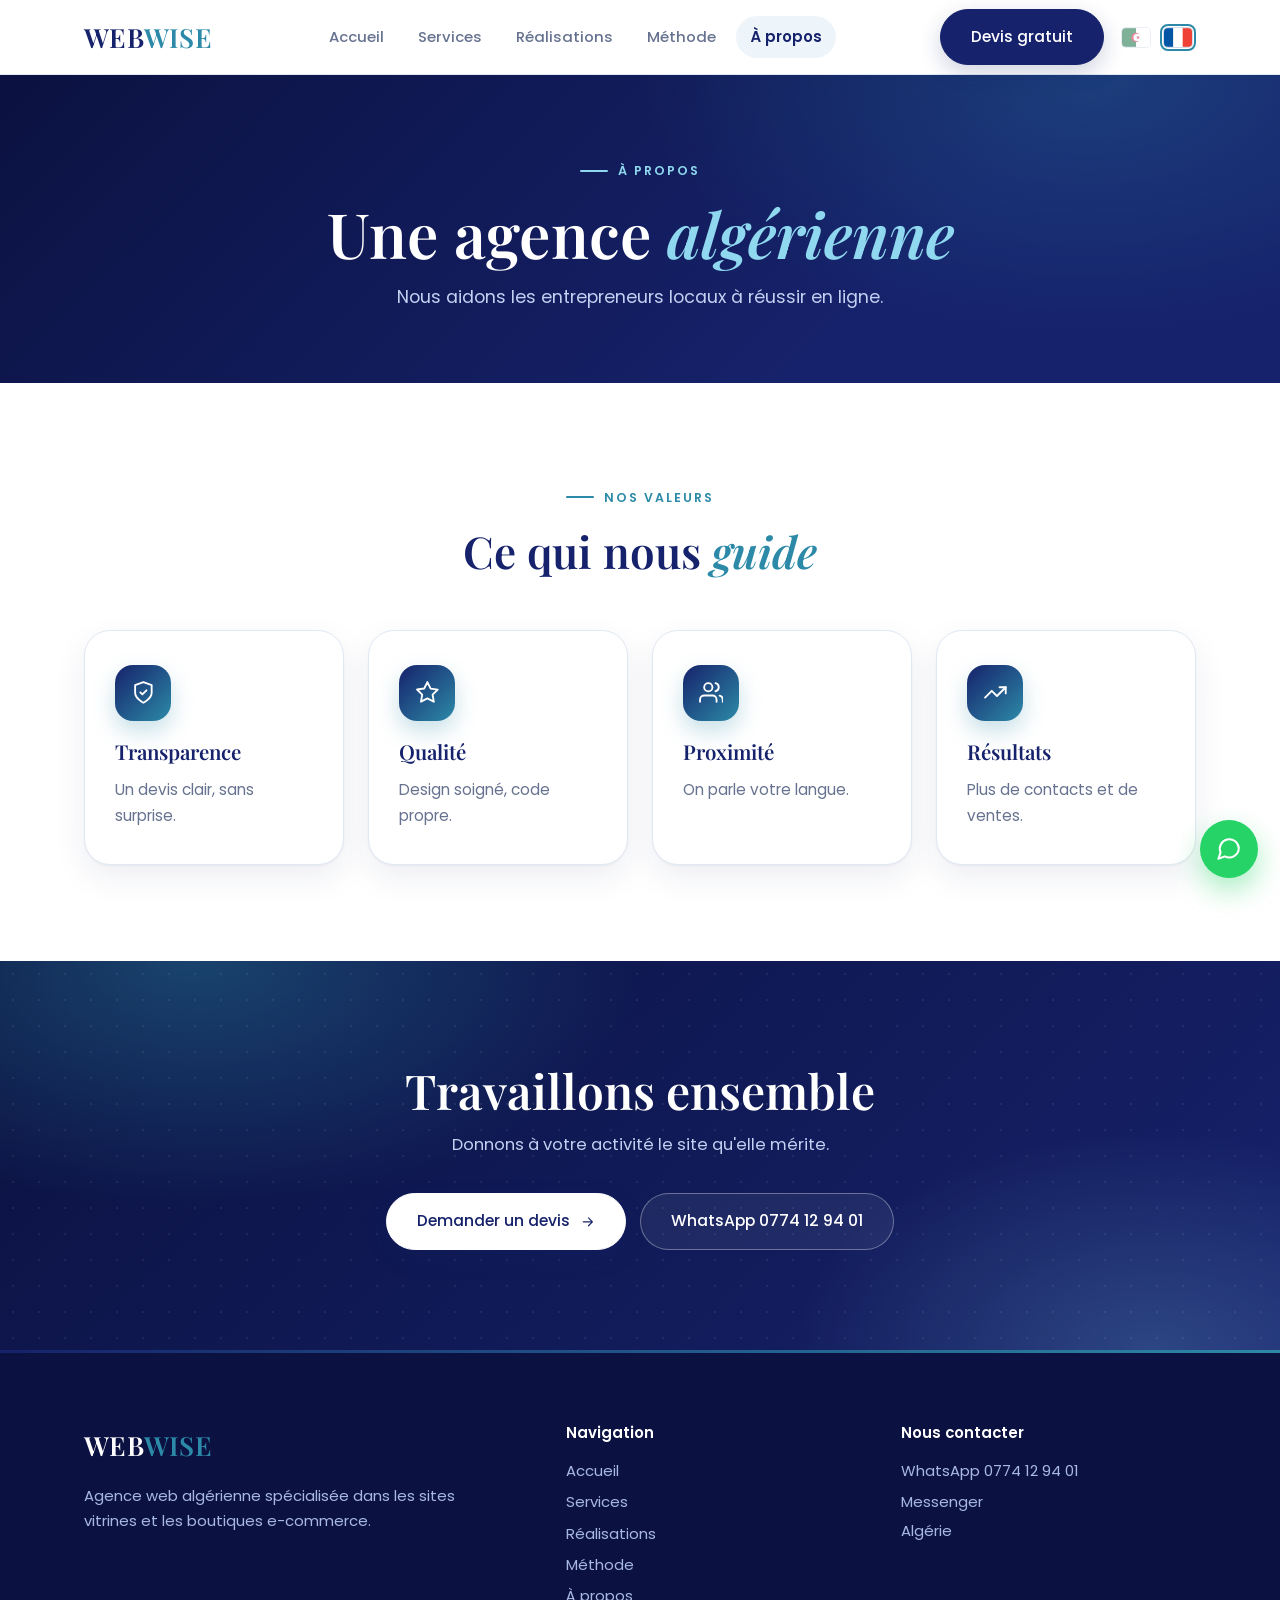
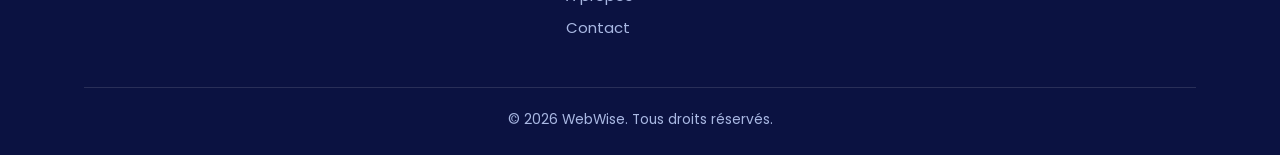
==== commit 4f82a950: "Add files via upload" ====
--- a/a-propos.html
+++ b/a-propos.html
@@ -7,17 +7,17 @@
 <meta name="description" content="WebWise, agence web algérienne spécialisée dans les sites vitrines et boutiques e-commerce.">
 <link rel="icon" href="data:image/svg+xml,%3Csvg xmlns='http://www.w3.org/2000/svg' viewBox='0 0 32 32'%3E%3Crect width='32' height='32' rx='16' fill='%2316226b'/%3E%3Ctext x='16' y='22' font-size='18' font-weight='700' text-anchor='middle' fill='%23fff' font-family='Georgia'%3EW%3C/text%3E%3C/svg%3E">
 <link rel="preconnect" href="https://fonts.googleapis.com"><link rel="preconnect" href="https://fonts.gstatic.com" crossorigin>
-<link rel="stylesheet" href="/style.css">
+<link rel="stylesheet" href="style.css">
 </head>
 <body data-page="a-propos">
 <header id="hd"></header>
 <main>
 <div class="page-hero"><div class="wrap"><span class="kicker" data-ar="من نحن">À propos</span><h1 data-ar="وكالة <em>جزائرية</em>">Une agence <em>algérienne</em></h1><p data-ar="نساعد رواد الأعمال المحليين على النجاح على الإنترنت.">Nous aidons les entrepreneurs locaux à réussir en ligne.</p></div></div>
 <section><div class="wrap"><div class="head"><span class="kicker" data-ar="قيمنا">Nos valeurs</span><h2 data-ar="ما <em>يوجّهنا</em>">Ce qui nous <em>guide</em></h2></div>
-<div class="grid g4"><article class="card"><div class="ic">◇</div><h3 data-ar="الشفافية">Transparence</h3><p data-ar="عرض سعر واضح دون مفاجآت.">Un devis clair, sans surprise.</p></article><article class="card"><div class="ic">★</div><h3 data-ar="الجودة">Qualité</h3><p data-ar="تصميم متقن وكود نظيف.">Design soigné, code propre.</p></article><article class="card"><div class="ic">☺</div><h3 data-ar="القرب">Proximité</h3><p data-ar="نتحدث لغتك.">On parle votre langue.</p></article><article class="card"><div class="ic">↗</div><h3 data-ar="النتائج">Résultats</h3><p data-ar="مزيد من الاتصالات والمبيعات.">Plus de contacts et de ventes.</p></article></div></div></section>
-<section class="band"><div class="wrap"><h2 data-ar="لنعمل معاً">Travaillons ensemble</h2><p class="sub" data-ar="لنمنح نشاطك الموقع الذي يستحقه.">Donnons à votre activité le site qu'elle mérite.</p><div class="actions"><a class="btn light" href="contact" data-ar="اطلب عرض سعر مجاني">Demander un devis</a><a class="btn ghost ltr" href="https://wa.me/213774129401" target="_blank" rel="noopener">WhatsApp 0774 12 94 01</a></div></div></section>
+<div class="grid g4"><article class="card rv"><div class="ic"><i data-i="shield"></i></div><h3 data-ar="الشفافية">Transparence</h3><p data-ar="عرض سعر واضح دون مفاجآت.">Un devis clair, sans surprise.</p></article><article class="card rv"><div class="ic"><i data-i="star"></i></div><h3 data-ar="الجودة">Qualité</h3><p data-ar="تصميم متقن وكود نظيف.">Design soigné, code propre.</p></article><article class="card rv"><div class="ic"><i data-i="users"></i></div><h3 data-ar="القرب">Proximité</h3><p data-ar="نتحدث لغتك.">On parle votre langue.</p></article><article class="card rv"><div class="ic"><i data-i="trend"></i></div><h3 data-ar="النتائج">Résultats</h3><p data-ar="مزيد من الاتصالات والمبيعات.">Plus de contacts et de ventes.</p></article></div></div></section>
+<section class="band"><div class="wrap"><h2 data-ar="لنعمل معاً">Travaillons ensemble</h2><p class="sub" data-ar="لنمنح نشاطك الموقع الذي يستحقه.">Donnons à votre activité le site qu'elle mérite.</p><div class="actions"><a class="btn light" href="contact"><span data-ar="اطلب عرض سعر مجاني">Demander un devis</span><i data-i="arrow" class="flip"></i></a><a class="btn ghost ltr" href="https://wa.me/213774129401" target="_blank" rel="noopener">WhatsApp 0774 12 94 01</a></div></div></section>
 </main>
 <footer id="ft"></footer>
-<script src="/app.js"></script>
+<script src="app.js"></script>
 </body>
 </html>
--- a/style.css
+++ b/style.css
@@ -1,119 +1,197 @@
-@import url("https://fonts.googleapis.com/css2?family=Playfair+Display:ital,wght@0,500;0,600;1,500&family=Poppins:wght@400;500;600&family=Almarai:wght@400;700;800&display=swap");
-:root{--fr-head:"Playfair Display",Georgia,serif;--fr-body:"Poppins",system-ui,sans-serif;--ar:"Almarai",system-ui,sans-serif;--navy:#16226b;--ink:#0d1650;--teal:#2c8aa8;--sky:#eef5fa;--text:#26305c;--muted:#66728f;--line:#e1e9f3}
+@import url("https://fonts.googleapis.com/css2?family=Playfair+Display:ital,wght@0,500;0,600;0,700;1,500;1,600&family=Poppins:wght@400;500;600&family=Almarai:wght@400;700;800&display=swap");
+:root{--fr-head:"Playfair Display",Georgia,serif;--fr-body:"Poppins",system-ui,sans-serif;--ar:"Almarai",system-ui,sans-serif;--navy:#16226b;--ink:#0b1241;--teal:#2c8aa8;--aqua:#8fd8ef;--sky:#eef5fa;--text:#26305c;--muted:#66728f;--line:#e1e9f3;--grad:linear-gradient(135deg,#16226b,#2c8aa8);--sh:0 1px 2px #16226b0d,0 12px 32px #16226b14;--sh2:0 2px 4px #16226b10,0 28px 56px #16226b26}
 *{box-sizing:border-box;margin:0}
-html{scroll-behavior:smooth}
-body{font-family:var(--fr-body);color:var(--text);background:#fff;line-height:1.7;font-size:16.5px}
+html{scroll-behavior:smooth;scroll-padding-top:90px}
+body{font-family:var(--fr-body);color:var(--text);background:#fff;line-height:1.7;font-size:16.5px;-webkit-font-smoothing:antialiased;overflow-x:hidden}
 h1,h2,h3,.brand{font-family:var(--fr-head);font-weight:600;color:var(--navy)}
 html[lang=ar] body,html[lang=ar] h1,html[lang=ar] h2,html[lang=ar] h3,html[lang=ar] .brand,html[lang=ar] summary{font-family:var(--ar)}
 html[lang=ar] h1,html[lang=ar] h2,html[lang=ar] h3{font-weight:800}
-html[lang=ar] .kicker{letter-spacing:0;text-transform:none}
+html[lang=ar] .kicker,html[lang=ar] .tag{letter-spacing:0;text-transform:none}
 em{font-style:italic;color:var(--teal)}html[lang=ar] em{font-style:normal}
-a{color:inherit}
+a{color:inherit}img{display:block;max-width:100%}
 :focus-visible{outline:3px solid var(--teal);outline-offset:3px}
-.wrap{max-width:1120px;margin:0 auto;padding:0 24px}
-header{position:sticky;top:0;z-index:10;background:#ffffffeb;backdrop-filter:blur(12px);-webkit-backdrop-filter:blur(12px);border-bottom:1px solid var(--line)}
-.nav{display:flex;align-items:center;justify-content:space-between;height:72px;gap:16px}
-.brand{font-size:1.65rem;text-decoration:none;direction:ltr}
+.wrap{max-width:1160px;margin:0 auto;padding:0 24px}
+i[data-i]{display:inline-flex;flex:none}i[data-i] svg{width:1em;height:1em;fill:none;stroke:currentColor;stroke-width:1.8;stroke-linecap:round;stroke-linejoin:round}
+[dir=rtl] .flip{transform:scaleX(-1)}
+/* header */
+header{position:sticky;top:0;z-index:20;background:#ffffffe6;backdrop-filter:saturate(1.6) blur(14px);-webkit-backdrop-filter:saturate(1.6) blur(14px);border-bottom:1px solid var(--line)}
+.nav{display:flex;align-items:center;justify-content:space-between;height:74px;gap:16px}
+.brand{font-size:1.65rem;text-decoration:none;direction:ltr;letter-spacing:.01em}
 .brand span{color:var(--teal)}
-.menu{display:flex;gap:30px}
-.menu a{text-decoration:none;font-weight:500;font-size:.94rem;color:var(--muted);padding:4px 0;border-bottom:2px solid transparent}
-.menu a:hover{color:var(--navy)}.menu a.on{color:var(--navy);border-color:var(--teal)}
-.tools{display:flex;gap:12px;align-items:center}
+.menu{display:flex;gap:6px}
+.menu a{text-decoration:none;font-weight:500;font-size:.93rem;color:var(--muted);padding:8px 14px;border-radius:999px;transition:.2s}
+.menu a:hover{color:var(--navy);background:var(--sky)}.menu a.on{color:var(--navy);background:var(--sky);font-weight:600}
+.tools{display:flex;gap:14px;align-items:center}
 .flags{display:flex;gap:6px}
-.flags button{padding:2px;border:2px solid transparent;background:none;border-radius:8px;cursor:pointer;line-height:0;opacity:.5}
-.flags button svg{width:30px;height:20px;border-radius:4px;box-shadow:0 0 0 1px #d3dce8}
+.flags button{padding:2px;border:2px solid transparent;background:none;border-radius:8px;cursor:pointer;line-height:0;opacity:.5;transition:.2s}
+.flags button:hover{opacity:.85}
+.flags button svg{width:28px;height:19px;border-radius:4px;box-shadow:0 0 0 1px #d3dce8}
 .flags button[aria-pressed=true]{opacity:1;border-color:var(--teal)}
-.burger{display:none;background:none;border:1px solid var(--line);border-radius:10px;width:44px;height:40px;cursor:pointer;font-size:1.2rem;color:var(--navy)}
-.btn{display:inline-block;background:var(--navy);color:#fff;padding:14px 30px;border-radius:999px;text-decoration:none;font-weight:500;font-family:inherit;font-size:.98rem;border:1.5px solid var(--navy);cursor:pointer;transition:transform .2s,background .2s}
-.btn:hover{transform:translateY(-2px);background:var(--teal);border-color:var(--teal)}
-.btn.line{background:none;color:var(--navy)}.btn.line:hover{background:var(--navy);color:#fff;border-color:var(--navy)}
-.btn.light{background:#fff;color:var(--navy);border-color:#fff}.btn.light:hover{background:var(--sky);color:var(--navy);border-color:var(--sky)}
-.btn.ghost{background:none;color:#fff;border-color:#ffffff66}.btn.ghost:hover{background:#ffffff1a;border-color:#fff}
+.burger{display:none;background:none;border:1px solid var(--line);border-radius:12px;width:44px;height:40px;cursor:pointer;font-size:1.2rem;color:var(--navy)}
+.nav-cta{padding:10px 22px;font-size:.9rem}
+/* buttons */
+.btn{display:inline-flex;align-items:center;gap:10px;background:var(--navy);color:#fff;padding:14px 30px;border-radius:999px;text-decoration:none;font-weight:500;font-family:inherit;font-size:.98rem;border:1.5px solid var(--navy);cursor:pointer;transition:transform .2s,background .2s,box-shadow .2s;box-shadow:0 8px 22px #16226b33}
+.btn:hover{transform:translateY(-2px);background:var(--teal);border-color:var(--teal);box-shadow:0 12px 28px #2c8aa855}
+.btn.line{background:none;color:var(--navy);box-shadow:none}.btn.line:hover{background:var(--navy);color:#fff;border-color:var(--navy)}
+.btn.light{background:#fff;color:var(--navy);border-color:#fff}.btn.light:hover{background:var(--aqua);color:var(--ink);border-color:var(--aqua)}
+.btn.ghost{background:#ffffff10;color:#fff;border-color:#ffffff55;box-shadow:none}.btn.ghost:hover{background:#ffffff26;border-color:#fff}
+.btn.teal{background:var(--aqua);border-color:var(--aqua);color:var(--ink);box-shadow:0 10px 30px #8fd8ef44}.btn.teal:hover{background:#fff;border-color:#fff}
 .actions{display:flex;gap:14px;flex-wrap:wrap}
-.kicker{display:block;color:var(--teal);font-weight:600;font-size:.8rem;letter-spacing:.14em;text-transform:uppercase;margin-bottom:14px}
-.hero{background:radial-gradient(50% 70% at 90% 20%,#cfe6f1,transparent 70%),var(--sky);padding:84px 0 96px}
-.hero .wrap{display:grid;grid-template-columns:1.05fr .95fr;gap:48px;align-items:center}
+.kicker{display:inline-flex;align-items:center;gap:10px;color:var(--teal);font-weight:600;font-size:.78rem;letter-spacing:.16em;text-transform:uppercase;margin-bottom:16px}
+.kicker::before{content:"";width:28px;height:2px;background:currentColor;border-radius:2px}
+/* hero */
+.hero{position:relative;overflow:hidden;color:#dfe8fb;background:radial-gradient(55% 60% at 88% 12%,#2c8aa855,transparent 70%),radial-gradient(40% 50% at 0 100%,#2c8aa833,transparent 70%),linear-gradient(135deg,#0b1241,#16226b 60%,#1b4d7c);padding:92px 0 110px}
+.hero::before{content:"";position:absolute;inset:0;background-image:radial-gradient(#ffffff14 1px,transparent 1.2px);background-size:26px 26px;mask-image:linear-gradient(#000,transparent 85%);-webkit-mask-image:linear-gradient(#000,transparent 85%)}
+.hero .wrap{position:relative;display:grid;grid-template-columns:1fr 1.05fr;gap:56px;align-items:center}
+.hero .kicker{color:var(--aqua)}
+.hero h1{color:#fff;font-size:clamp(2.5rem,5.2vw,4.2rem);line-height:1.1}
+.hero h1 em{color:var(--aqua)}
 h1{font-size:clamp(2.4rem,5vw,3.9rem);line-height:1.15}
 html[lang=ar] h1{line-height:1.4}
-.hero p{margin:20px 0 30px;color:var(--muted);font-size:1.1rem;max-width:26em}
-.ticks-row{list-style:none;padding:0;display:flex;flex-wrap:wrap;gap:8px 22px;margin-top:30px;font-size:.92rem;color:var(--text)}
-.ticks-row li::before{content:"✔";color:var(--teal);margin-inline-end:7px}
-.page-hero{background:var(--sky);padding:72px 0 64px;text-align:center}
-.page-hero p{margin:14px auto 0;color:var(--muted);max-width:30em;font-size:1.08rem}
-.stage{position:relative;max-width:500px;width:100%;margin-inline:auto;padding-bottom:36px}
-.laptop{background:var(--navy);border-radius:18px;padding:11px;box-shadow:0 36px 70px #16226b40}
-.screen{background:#fff;border-radius:9px;overflow:hidden;direction:ltr}
-.tb{display:flex;align-items:center;gap:6px;padding:9px 12px;background:#eef2f8}
-.tb i{width:9px;height:9px;border-radius:50%;background:#c9d4e4}
-.tb em{flex:1;margin-inline-start:10px;height:15px;border-radius:8px;background:#fff}
-.sn{display:flex;justify-content:space-between;align-items:center;padding:10px 16px;font-family:var(--fr-head);font-weight:600;color:var(--navy)}
-.sn b{width:20px;height:20px;border-radius:50%;background:var(--teal)}
-.bn{margin:0 12px;height:112px;border-radius:12px;background:linear-gradient(120deg,#16226b,#2c8aa8 75%,#9bdcf0);display:flex;flex-direction:column;justify-content:flex-end;padding:14px;color:#fff;font-family:var(--fr-head);font-weight:600;font-size:1.1rem;line-height:1.2}
-.bn span{display:block;margin-top:8px;width:70px;height:18px;border-radius:9px;background:#fff}
-.pr{display:grid;grid-template-columns:repeat(4,1fr);gap:10px;padding:12px}
-.pr div{display:grid;gap:5px}.pr b{aspect-ratio:1;border-radius:10px;background:linear-gradient(135deg,#e6eef8,#cfdcee)}
-.pr u{height:7px;border-radius:4px;background:#e3eaf4}.pr u+u{width:55%}
-.phone{position:absolute;inset-inline-end:-12px;bottom:0;width:30%;background:#fff;border:5px solid var(--navy);border-radius:22px;padding:8px;box-shadow:0 26px 44px #16226b45;direction:ltr}
-.phone .bn{margin:0;height:58px;font-size:.66rem;padding:7px;border-radius:9px}.phone .bn span{width:38px;height:11px;margin-top:4px}
-.phone p{margin:6px 0 0!important;height:32px;border-radius:7px;background:var(--sky)}
-.phone .cta{height:22px;border-radius:11px;background:var(--teal);margin-top:7px}
-.glass{position:absolute;inset-inline-start:-10px;top:20%;background:#fff;border:1px solid var(--line);border-radius:14px;padding:9px 15px;font-size:.84rem;font-weight:600;color:var(--navy);box-shadow:0 16px 34px #16226b26}
-.glass::before{content:"✓";display:inline-grid;place-items:center;width:20px;height:20px;border-radius:50%;background:var(--teal);color:#fff;margin-inline-end:8px;font-size:.72rem}
-section{padding:88px 0}
-section.alt{background:var(--sky)}
-.head{text-align:center;margin-bottom:44px}
-h2{font-size:clamp(1.9rem,3.6vw,2.7rem);line-height:1.25}
+.hero p{margin:22px 0 32px;color:#c3d0f2;font-size:1.12rem;max-width:27em}
+.ticks-row{list-style:none;padding:0;display:flex;flex-wrap:wrap;gap:10px;margin-top:34px}
+.ticks-row li{display:inline-flex;align-items:center;gap:8px;padding:7px 15px;border-radius:999px;background:#ffffff12;border:1px solid #ffffff22;font-size:.86rem;color:#fff}
+.ticks-row li::before{content:"";width:7px;height:7px;border-radius:50%;background:var(--aqua)}
+.page-hero{position:relative;overflow:hidden;background:radial-gradient(50% 120% at 85% 0,#2c8aa844,transparent 70%),linear-gradient(135deg,#0b1241,#16226b 70%);padding:78px 0 70px;text-align:center;color:#c3d0f2}
+.page-hero .kicker{color:var(--aqua)}.page-hero h1{color:#fff}.page-hero h1 em{color:var(--aqua)}
+.page-hero p{margin:14px auto 0;max-width:30em;font-size:1.1rem}
+/* devices */
+.stage{position:relative;width:100%;max-width:600px;margin-inline:auto;padding:0 0 44px}
+.stage::before{content:"";position:absolute;inset:8% 4% 12%;background:var(--teal);filter:blur(80px);opacity:.35;border-radius:50%}
+.bf{position:relative;background:#fff;border-radius:16px;overflow:hidden;box-shadow:var(--sh2);border:1px solid #ffffff22;direction:ltr}
+.bf .bar{display:flex;align-items:center;gap:6px;padding:11px 14px;background:#eef2f8;border-bottom:1px solid var(--line)}
+.bf .bar i{width:10px;height:10px;border-radius:50%;background:#ccd6e6}
+.bf .bar i:nth-child(1){background:#ff6b6b}.bf .bar i:nth-child(2){background:#ffc14d}.bf .bar i:nth-child(3){background:#4cd18a}
+.bf .bar span{flex:1;margin-inline-start:12px;height:22px;border-radius:11px;background:#fff;color:var(--muted);font-size:.72rem;display:flex;align-items:center;justify-content:center;font-family:var(--fr-body);letter-spacing:.02em}
+.bf img{width:100%;height:auto}
+.pf{background:var(--ink);border:5px solid var(--ink);border-radius:30px;overflow:hidden;box-shadow:var(--sh2);direction:ltr}
+.pf img{width:100%;border-radius:24px}
+.stage .pf{position:absolute;bottom:0;inset-inline-end:-14px;width:27%;transform:rotate(3deg)}
+.chip{position:absolute;display:flex;align-items:center;gap:10px;background:#fff;color:var(--navy);padding:10px 16px 10px 12px;border-radius:16px;font-weight:600;font-size:.84rem;box-shadow:0 18px 40px #0b124155;animation:fl 6s ease-in-out infinite}
+.chip i{width:30px;height:30px;border-radius:10px;background:var(--grad);color:#fff;display:grid;place-items:center;font-size:1rem}
+.chip.c1{top:-14px;inset-inline-start:-22px}.chip.c2{bottom:70px;inset-inline-start:-30px;animation-delay:-3s}
+@keyframes fl{50%{transform:translateY(-8px)}}
+/* sections */
+section{padding:96px 0}
+section.alt{background:linear-gradient(180deg,var(--sky),#f7fafd)}
+.head{text-align:center;margin-bottom:52px}
+h2{font-size:clamp(1.9rem,3.6vw,2.75rem);line-height:1.22}
 html[lang=ar] h2{line-height:1.45}
-.sub{color:var(--muted);margin:10px auto 0;max-width:32em}
-.grid{display:grid;gap:22px}.g2{grid-template-columns:repeat(2,1fr)}.g3{grid-template-columns:repeat(3,1fr)}.g4{grid-template-columns:repeat(4,1fr)}
-.card{border:1px solid var(--line);border-radius:24px;padding:32px 28px;background:#fff;display:flex;flex-direction:column;gap:6px;text-align:center;align-items:center;transition:transform .25s,box-shadow .25s}
-.card:hover{transform:translateY(-5px);box-shadow:0 22px 44px #16226b1a}
-.card h3{font-size:1.25rem}
+.sub{color:var(--muted);margin:12px auto 0;max-width:34em}
+.grid{display:grid;gap:24px}.g2{grid-template-columns:repeat(2,1fr)}.g3{grid-template-columns:repeat(3,1fr)}.g4{grid-template-columns:repeat(4,1fr)}
+/* cards */
+.card{position:relative;border:1px solid var(--line);border-radius:26px;padding:34px 30px;background:#fff;display:flex;flex-direction:column;gap:8px;text-align:start;align-items:flex-start;box-shadow:var(--sh);transition:transform .3s,box-shadow .3s,border-color .3s;overflow:hidden}
+.card::after{content:"";position:absolute;inset-inline:0;top:0;height:3px;background:var(--grad);transform:scaleX(0);transform-origin:left;transition:transform .4s}
+[dir=rtl] .card::after{transform-origin:right}
+.card:hover{transform:translateY(-6px);box-shadow:var(--sh2);border-color:#c9dcec}
+.card:hover::after{transform:scaleX(1)}
+.card h3{font-size:1.28rem;margin-top:6px}
 .card p{color:var(--muted);font-size:.96rem}
-.card .more{margin-top:10px;font-weight:600;color:var(--teal);text-decoration:none;font-size:.94rem}
-.ic{width:60px;height:60px;border-radius:50%;background:var(--sky);color:var(--teal);display:grid;place-items:center;font-size:1.5rem;margin-bottom:8px}
-.alt .ic{background:#fff}
-.split{display:grid;grid-template-columns:1fr 1fr;gap:56px;align-items:center;padding:40px 0}
+.ic{width:56px;height:56px;border-radius:18px;background:var(--grad);color:#fff;display:grid;place-items:center;font-size:1.55rem;box-shadow:0 10px 22px #2c8aa844;transition:transform .3s}
+.card:hover .ic{transform:rotate(-6deg) scale(1.06)}
+.alt .ic{background:#fff;color:var(--teal);box-shadow:var(--sh)}
+.alt .card:hover .ic{background:var(--grad);color:#fff}
+.mark{position:absolute;top:18px;inset-inline-end:24px;font-family:var(--fr-head);font-size:3.2rem;font-weight:600;color:var(--sky);line-height:1;pointer-events:none}
+.mlist{list-style:none;padding:0;margin:12px 0 6px;display:grid;gap:8px;font-size:.9rem;color:var(--text)}
+.mlist li{display:flex;gap:10px;align-items:center}
+.mlist li::before{content:"";width:18px;height:18px;border-radius:50%;flex:none;background:#2c8aa81f url("data:image/svg+xml,%3Csvg xmlns='http://www.w3.org/2000/svg' viewBox='0 0 24 24' fill='none' stroke='%232c8aa8' stroke-width='3.2' stroke-linecap='round' stroke-linejoin='round'%3E%3Cpath d='M20 6 9 17l-5-5'/%3E%3C/svg%3E") center/11px no-repeat}
+.more{margin-top:auto;padding-top:16px;display:inline-flex;align-items:center;gap:8px;font-weight:600;color:var(--teal);text-decoration:none;font-size:.94rem}
+.more i{transition:transform .25s}.more:hover i{transform:translateX(5px)}
+[dir=rtl] .more:hover i{transform:scaleX(-1) translateX(5px)}
+/* portfolio */
+.work{display:grid;gap:28px;grid-template-columns:repeat(2,1fr)}
+.proj{display:flex;flex-direction:column;text-decoration:none;border-radius:30px;background:#fff;border:1px solid var(--line);box-shadow:var(--sh);overflow:hidden;transition:transform .35s,box-shadow .35s}
+.proj:hover{transform:translateY(-8px);box-shadow:var(--sh2)}
+.proj .shot{position:relative;padding:34px 34px 0;background:radial-gradient(70% 80% at 50% 0,#fff,transparent),linear-gradient(160deg,#dcebf5,#c4dcec);overflow:hidden;min-height:280px}
+.proj.pk .shot{background:linear-gradient(160deg,#ffe8f2,#f6cde0)}
+.proj .shot .bf{border-radius:14px 14px 0 0;border-bottom:0;transition:transform .5s}
+.proj:hover .shot .bf{transform:translateY(-6px) scale(1.015)}
+.proj .shot .pf{position:absolute;bottom:-28px;inset-inline-end:26px;width:24%;transform:rotate(4deg);transition:transform .5s}
+.proj:hover .shot .pf{transform:rotate(2deg) translateY(-10px)}
+.proj .body{padding:26px 30px 30px;display:flex;flex-direction:column;gap:8px;flex:1}
+.proj .sector{font-size:.78rem;letter-spacing:.12em;text-transform:uppercase;color:var(--teal);font-weight:600}
+html[lang=ar] .proj .sector{letter-spacing:0;text-transform:none}
+.proj h3{font-size:1.55rem}
+.proj p{color:var(--muted);font-size:.95rem}
+.tags{display:flex;flex-wrap:wrap;gap:8px;margin-top:8px}
+.tag{font-size:.76rem;font-weight:500;padding:5px 13px;border-radius:999px;background:var(--sky);color:var(--navy);border:1px solid var(--line)}
+.center{text-align:center;margin-top:44px}
+/* case studies */
+.case{display:grid;grid-template-columns:1.25fr .75fr;gap:56px;align-items:center;padding:56px 0}
+.case+.case{border-top:1px solid var(--line)}
+.case.rev{grid-template-columns:.75fr 1.25fr}.case.rev .visual{order:2}
+.visual{position:relative;padding:36px 32px 0;border-radius:30px;background:linear-gradient(160deg,#dcebf5,#c4dcec);overflow:hidden}
+.case.pk .visual{background:linear-gradient(160deg,#ffe8f2,#f6cde0)}
+.visual .bf{border-radius:14px 14px 0 0;border-bottom:0}
+.phones{display:flex;gap:14px;justify-content:center;margin:-70px 20px 0;position:relative;padding-bottom:0}
+.phones .pf{width:30%;border-radius:26px 26px 0 0;border-bottom:0}
+.phones .pf:nth-child(2){transform:translateY(-22px)}
+.phones .pf img{border-radius:20px 20px 0 0}
+.case h2{font-size:clamp(1.8rem,3vw,2.4rem);margin-bottom:6px}
+.case p{color:var(--muted);margin:10px 0 18px}
+.case .mlist{margin-bottom:22px}
+/* method */
+.flow{display:grid;grid-template-columns:repeat(4,1fr);gap:22px;counter-reset:m;position:relative}
+.flow::before{content:"";position:absolute;top:30px;inset-inline:12.5%;height:2px;background:repeating-linear-gradient(90deg,var(--teal) 0 8px,transparent 8px 16px);opacity:.5}
+.flow>div{position:relative;text-align:center;padding:0 6px}
+.flow>div::before{counter-increment:m;content:counter(m);display:grid;place-items:center;width:60px;height:60px;margin:0 auto 18px;border-radius:50%;background:var(--grad);color:#fff;font-family:var(--fr-head);font-weight:600;font-size:1.4rem;box-shadow:0 0 0 8px #fff,0 12px 26px #2c8aa855;position:relative}
+.flow h3{font-size:1.15rem}.flow p{color:var(--muted);font-size:.92rem;margin-top:4px}
+.steps{display:grid;gap:18px;counter-reset:s;max-width:760px;margin:0 auto;position:relative}
+.step{display:grid;grid-template-columns:56px 1fr;gap:22px;align-items:center;border:1px solid var(--line);border-radius:24px;padding:22px 28px;background:#fff;box-shadow:var(--sh);transition:.3s}
+.step:hover{transform:translateX(6px);border-color:#c9dcec}[dir=rtl] .step:hover{transform:translateX(-6px)}
+.step::before{counter-increment:s;content:counter(s);width:52px;height:52px;border-radius:50%;background:var(--grad);color:#fff;display:grid;place-items:center;font-family:var(--fr-head);font-weight:600;font-size:1.35rem;box-shadow:0 8px 18px #2c8aa844}
+.step h3{font-size:1.15rem}.step p{color:var(--muted);font-size:.94rem}
+/* split / ticks */
+.split{display:grid;grid-template-columns:1fr 1fr;gap:60px;align-items:center;padding:48px 0}
 .split+.split{border-top:1px solid var(--line)}
-.split p{color:var(--muted);margin:10px 0 22px}
-ul.ticks{list-style:none;padding:28px 30px;display:grid;gap:12px;background:var(--sky);border-radius:24px}
-ul.ticks li::before{content:"✔";color:var(--teal);margin-inline-end:10px}
-.steps{display:grid;gap:16px;counter-reset:s;max-width:720px;margin:0 auto}
-.step{display:grid;grid-template-columns:52px 1fr;gap:20px;align-items:center;border:1px solid var(--line);border-radius:20px;padding:18px 24px}
-.step::before{counter-increment:s;content:counter(s);width:48px;height:48px;border-radius:50%;background:var(--sky);color:var(--teal);display:grid;place-items:center;font-family:var(--fr-head);font-weight:600;font-size:1.3rem}
-.step h3{font-size:1.1rem}.step p{color:var(--muted);font-size:.94rem}
-.mini{display:grid;grid-template-columns:repeat(4,1fr);gap:18px;text-align:center;counter-reset:m}
-.mini div::before{counter-increment:m;content:counter(m);display:grid;place-items:center;width:52px;height:52px;margin:0 auto 12px;border-radius:50%;background:var(--navy);color:#fff;font-family:var(--fr-head);font-weight:600;font-size:1.25rem}
-.mini h3{font-size:1.1rem}
-details{border:1px solid var(--line);border-radius:18px;padding:16px 22px;margin-bottom:12px;background:#fff}
-summary{cursor:pointer;font-weight:600;color:var(--navy);list-style:none;display:flex;justify-content:space-between;gap:12px}
+.split p{color:var(--muted);margin:12px 0 24px}
+.panel{padding:34px;border-radius:28px;background:linear-gradient(160deg,var(--sky),#fff);border:1px solid var(--line);box-shadow:var(--sh)}
+.panel .mlist{margin:0;gap:16px;font-size:1rem}
+.panel .mlist li::before{width:26px;height:26px;background-size:15px;background-color:#2c8aa826}
+.panel .pic{width:60px;height:60px;margin-bottom:22px}
+details{border:1px solid var(--line);border-radius:20px;padding:18px 24px;margin-bottom:14px;background:#fff;box-shadow:var(--sh);transition:.2s}
+details[open]{border-color:#bcd6e8}
+summary{cursor:pointer;font-weight:600;color:var(--navy);list-style:none;display:flex;justify-content:space-between;align-items:center;gap:12px}
 summary::-webkit-details-marker{display:none}
-summary::after{content:"+";color:var(--teal);font-size:1.4rem;line-height:1}
-details[open] summary::after{content:"−"}
-details p{color:var(--muted);margin-top:8px}
-.band{background:var(--navy);color:#fff;text-align:center;padding:84px 0}
-.band h2{color:#fff}.band .sub{color:#c3d0f2;margin-bottom:30px}.band .actions{justify-content:center}
-form{display:grid;gap:16px}
+summary::after{content:"+";width:30px;height:30px;flex:none;border-radius:50%;background:var(--sky);color:var(--teal);font-size:1.3rem;display:grid;place-items:center;transition:.2s}
+details[open] summary::after{content:"−";background:var(--teal);color:#fff}
+details p{color:var(--muted);margin-top:10px}
+/* band */
+.band{position:relative;overflow:hidden;color:#fff;text-align:center;padding:100px 0;background:radial-gradient(50% 90% at 15% 0,#2c8aa866,transparent 70%),radial-gradient(40% 80% at 90% 100%,#8fd8ef33,transparent 70%),linear-gradient(135deg,#0b1241,#16226b)}
+.band::before{content:"";position:absolute;inset:0;background-image:radial-gradient(#ffffff12 1px,transparent 1.2px);background-size:26px 26px}
+.band .wrap{position:relative}
+.band h2{color:#fff;font-size:clamp(2rem,4vw,3rem)}.band .sub{color:#c3d0f2;margin-bottom:34px}.band .actions{justify-content:center}
+/* contact */
+form{display:grid;gap:16px;padding:34px;border-radius:28px;background:#fff;border:1px solid var(--line);box-shadow:var(--sh2)}
 label{font-weight:600;font-size:.92rem;color:var(--navy);display:grid;gap:6px}
-input,select,textarea{font:inherit;padding:13px 16px;border:1px solid var(--line);border-radius:14px;background:#fff;color:var(--text);width:100%}
-input:focus,select:focus,textarea:focus{border-color:var(--teal);outline:0;box-shadow:0 0 0 4px #2c8aa822}
-.info{display:grid;gap:16px}
-.info .card{flex-direction:row;text-align:start;gap:16px;padding:20px 24px;justify-content:flex-start}
-.info .ic{margin:0;flex:none}
-.info a{color:var(--navy);font-weight:600}
-footer{background:var(--ink);color:#a9b8e3;padding:56px 0 22px;font-size:.93rem}
-.fgrid{display:grid;grid-template-columns:1.4fr 1fr 1fr;gap:34px}
-footer h4{color:#fff;margin-bottom:8px;font-weight:600}
-footer a{display:block;text-decoration:none;padding:2px 0}footer a:hover{color:#fff}
-footer .brand{color:#fff}
-.copy{border-top:1px solid #ffffff22;margin-top:34px;padding-top:18px;text-align:center;font-size:.86rem}
+input,select,textarea{font:inherit;padding:14px 18px;border:1px solid var(--line);border-radius:16px;background:#f9fbfd;color:var(--text);width:100%;transition:.2s}
+input:focus,select:focus,textarea:focus{border-color:var(--teal);background:#fff;outline:0;box-shadow:0 0 0 4px #2c8aa822}
+.info{display:grid;gap:18px}
+.info .card{flex-direction:row;align-items:center;gap:18px;padding:22px 26px}
+.info .card h3{margin:0}.info .card::after{display:none}
+.info a{color:var(--teal);font-weight:600}
+/* footer */
+footer{background:var(--ink);color:#a9b8e3;padding:70px 0 24px;font-size:.93rem;position:relative}
+footer::before{content:"";position:absolute;top:0;inset-inline:0;height:3px;background:var(--grad)}
+.fgrid{display:grid;grid-template-columns:1.5fr 1fr 1fr;gap:40px}
+footer h4{color:#fff;margin-bottom:10px;font-weight:600}
+footer a{display:block;text-decoration:none;padding:3px 0;transition:.2s}footer a:hover{color:#fff;padding-inline-start:4px}
+footer .brand{color:#fff}footer .fgrid p{margin-top:12px;max-width:26em}
+.copy{border-top:1px solid #ffffff1f;margin-top:44px;padding-top:20px;text-align:center;font-size:.86rem}
 .ltr{direction:ltr;display:inline-block}
+.wa{position:fixed;bottom:22px;inset-inline-end:22px;z-index:30;width:58px;height:58px;border-radius:50%;background:#25d366;color:#fff;display:grid;place-items:center;font-size:1.7rem;box-shadow:0 12px 28px #25d36666;transition:.2s}
+.wa:hover{transform:scale(1.08)}
+/* reveal */
+.js .rv{opacity:0;transform:translateY(28px);transition:opacity .7s,transform .7s cubic-bezier(.2,.7,.2,1);transition-delay:var(--d,0s)}
+.js .rv.in{opacity:1;transform:none}
+@media(max-width:980px){.g4{grid-template-columns:repeat(2,1fr)}.flow{grid-template-columns:repeat(2,1fr);row-gap:36px}.flow::before{display:none}.case,.case.rev{grid-template-columns:1fr;gap:32px}.case.rev .visual{order:0}}
 @media(max-width:860px){
-.hero .wrap,.g2,.g3,.split,.fgrid{grid-template-columns:1fr}.g4,.mini{grid-template-columns:repeat(2,1fr)}
-.hero{padding:40px 0 60px;text-align:center}.hero p{margin-inline:auto}.hero .actions,.ticks-row{justify-content:center}
-.stage{max-width:360px;order:-1}.phone{inset-inline-end:0}.glass{inset-inline-start:0}
-section{padding:58px 0}.split{gap:20px}
-.burger{display:block}
-.menu{display:none;position:absolute;top:72px;inset-inline:0;background:#fff;flex-direction:column;padding:18px 24px;border-bottom:1px solid var(--line);gap:14px}
-.menu.open{display:flex}}
-@media(prefers-reduced-motion:reduce){html{scroll-behavior:auto}*{transition:none!important}}
+.hero .wrap,.g2,.g3,.split,.fgrid,.work{grid-template-columns:1fr}
+.hero{padding:44px 0 70px;text-align:center}.hero p{margin-inline:auto}.hero .actions,.ticks-row{justify-content:center}.hero .kicker{justify-content:center}
+.stage{max-width:440px;order:-1;margin-bottom:10px}.stage .pf{inset-inline-end:-6px}.chip.c1{inset-inline-start:-4px}.chip.c2{inset-inline-start:-4px}
+section{padding:64px 0}.split{gap:24px}
+.burger{display:block}.nav-cta{display:none}
+.menu{display:none;position:absolute;top:74px;inset-inline:0;background:#fff;flex-direction:column;padding:16px 24px 22px;border-bottom:1px solid var(--line);gap:4px;box-shadow:0 20px 30px #16226b14}
+.menu.open{display:flex}.menu a{padding:12px 14px}}
+@media(max-width:520px){.g4{grid-template-columns:1fr}.flow{grid-template-columns:1fr}.proj .shot{padding:22px 22px 0}.visual{padding:24px 18px 0}.phones{margin:-40px 6px 0}.chip{font-size:.76rem}form{padding:24px}}
+@media(prefers-reduced-motion:reduce){html{scroll-behavior:auto}*{transition:none!important;animation:none!important}.js .rv{opacity:1;transform:none}}
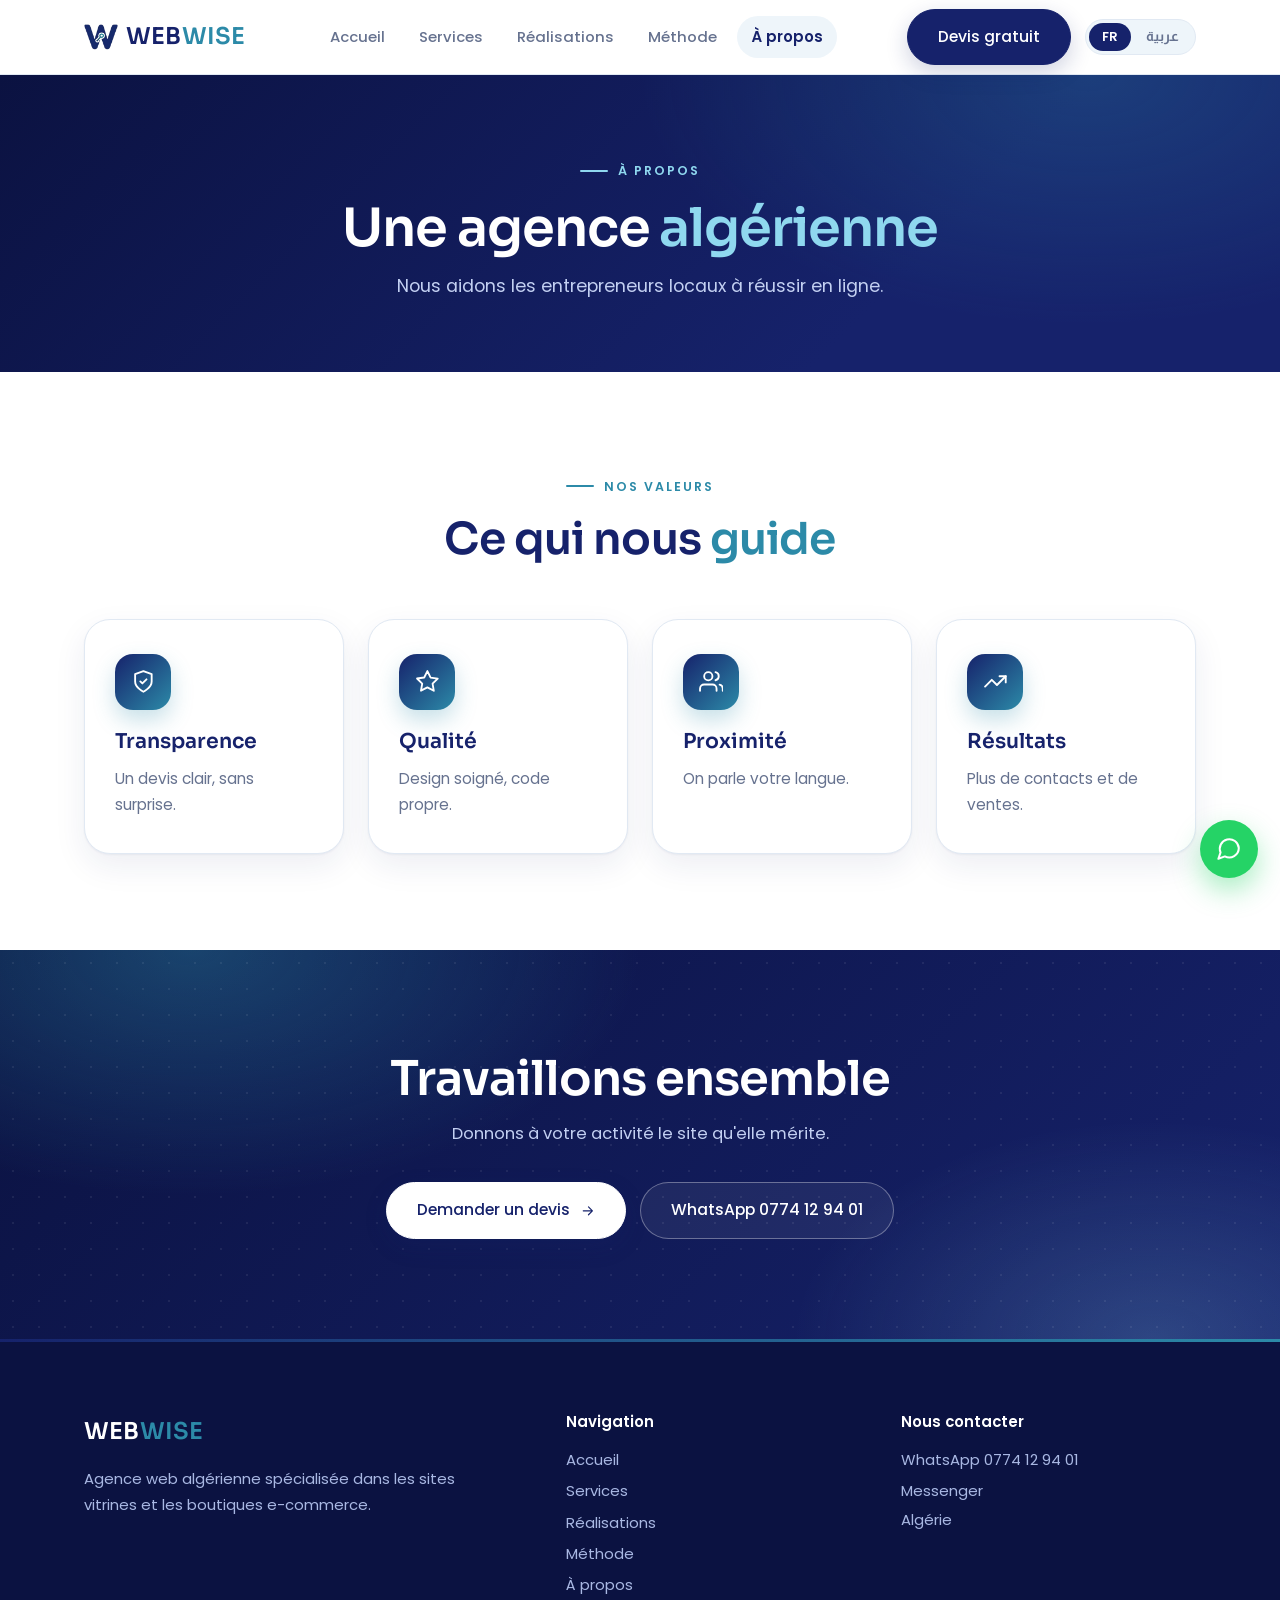
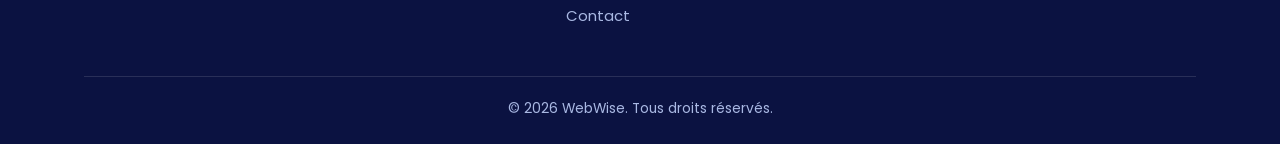
==== commit 7332bde1: "Add files via upload" ====
--- a/a-propos.html
+++ b/a-propos.html
@@ -5,7 +5,7 @@
 <meta name="viewport" content="width=device-width, initial-scale=1">
 <title data-ar="من نحن | WebWise وكالة ويب جزائرية">À propos | WebWise, agence web algérienne</title>
 <meta name="description" content="WebWise, agence web algérienne spécialisée dans les sites vitrines et boutiques e-commerce.">
-<link rel="icon" href="data:image/svg+xml,%3Csvg xmlns='http://www.w3.org/2000/svg' viewBox='0 0 32 32'%3E%3Crect width='32' height='32' rx='16' fill='%2316226b'/%3E%3Ctext x='16' y='22' font-size='18' font-weight='700' text-anchor='middle' fill='%23fff' font-family='Georgia'%3EW%3C/text%3E%3C/svg%3E">
+<link rel="icon" href="img/logo-mark.webp" type="image/webp">
 <link rel="preconnect" href="https://fonts.googleapis.com"><link rel="preconnect" href="https://fonts.gstatic.com" crossorigin>
 <link rel="stylesheet" href="style.css">
 </head>
--- a/style.css
+++ b/style.css
@@ -1,5 +1,5 @@
-@import url("https://fonts.googleapis.com/css2?family=Playfair+Display:ital,wght@0,500;0,600;0,700;1,500;1,600&family=Poppins:wght@400;500;600&family=Almarai:wght@400;700;800&display=swap");
-:root{--fr-head:"Playfair Display",Georgia,serif;--fr-body:"Poppins",system-ui,sans-serif;--ar:"Almarai",system-ui,sans-serif;--navy:#16226b;--ink:#0b1241;--teal:#2c8aa8;--aqua:#8fd8ef;--sky:#eef5fa;--text:#26305c;--muted:#66728f;--line:#e1e9f3;--grad:linear-gradient(135deg,#16226b,#2c8aa8);--sh:0 1px 2px #16226b0d,0 12px 32px #16226b14;--sh2:0 2px 4px #16226b10,0 28px 56px #16226b26}
+@import url("https://fonts.googleapis.com/css2?family=Sora:wght@500;600;700&family=Poppins:wght@400;500;600&family=Almarai:wght@400;700;800&display=swap");
+:root{--fr-head:"Sora",system-ui,sans-serif;--fr-body:"Poppins",system-ui,sans-serif;--ar:"Almarai",system-ui,sans-serif;--navy:#16226b;--ink:#0b1241;--teal:#2c8aa8;--aqua:#8fd8ef;--sky:#eef5fa;--text:#26305c;--muted:#66728f;--line:#e1e9f3;--grad:linear-gradient(135deg,#16226b,#2c8aa8);--sh:0 1px 2px #16226b0d,0 12px 32px #16226b14;--sh2:0 2px 4px #16226b10,0 28px 56px #16226b26}
 *{box-sizing:border-box;margin:0}
 html{scroll-behavior:smooth;scroll-padding-top:90px}
 body{font-family:var(--fr-body);color:var(--text);background:#fff;line-height:1.7;font-size:16.5px;-webkit-font-smoothing:antialiased;overflow-x:hidden}
@@ -7,7 +7,7 @@
 html[lang=ar] body,html[lang=ar] h1,html[lang=ar] h2,html[lang=ar] h3,html[lang=ar] .brand,html[lang=ar] summary{font-family:var(--ar)}
 html[lang=ar] h1,html[lang=ar] h2,html[lang=ar] h3{font-weight:800}
 html[lang=ar] .kicker,html[lang=ar] .tag{letter-spacing:0;text-transform:none}
-em{font-style:italic;color:var(--teal)}html[lang=ar] em{font-style:normal}
+em{font-style:normal;color:var(--teal)}html[lang=ar] em{font-style:normal}
 a{color:inherit}img{display:block;max-width:100%}
 :focus-visible{outline:3px solid var(--teal);outline-offset:3px}
 .wrap{max-width:1160px;margin:0 auto;padding:0 24px}
@@ -16,7 +16,7 @@
 /* header */
 header{position:sticky;top:0;z-index:20;background:#ffffffe6;backdrop-filter:saturate(1.6) blur(14px);-webkit-backdrop-filter:saturate(1.6) blur(14px);border-bottom:1px solid var(--line)}
 .nav{display:flex;align-items:center;justify-content:space-between;height:74px;gap:16px}
-.brand{font-size:1.65rem;text-decoration:none;direction:ltr;letter-spacing:.01em}
+.brand{font-size:1.45rem;text-decoration:none;direction:ltr;letter-spacing:.01em}
 .brand span{color:var(--teal)}
 .menu{display:flex;gap:6px}
 .menu a{text-decoration:none;font-weight:500;font-size:.93rem;color:var(--muted);padding:8px 14px;border-radius:999px;transition:.2s}
@@ -44,9 +44,9 @@
 .hero::before{content:"";position:absolute;inset:0;background-image:radial-gradient(#ffffff14 1px,transparent 1.2px);background-size:26px 26px;mask-image:linear-gradient(#000,transparent 85%);-webkit-mask-image:linear-gradient(#000,transparent 85%)}
 .hero .wrap{position:relative;display:grid;grid-template-columns:1fr 1.05fr;gap:56px;align-items:center}
 .hero .kicker{color:var(--aqua)}
-.hero h1{color:#fff;font-size:clamp(2.5rem,5.2vw,4.2rem);line-height:1.1}
+.hero h1{color:#fff;font-size:clamp(2.2rem,4.6vw,3.7rem);line-height:1.12}
 .hero h1 em{color:var(--aqua)}
-h1{font-size:clamp(2.4rem,5vw,3.9rem);line-height:1.15}
+h1{font-size:clamp(2rem,4.4vw,3.3rem);line-height:1.15}
 html[lang=ar] h1{line-height:1.4}
 .hero p{margin:22px 0 32px;color:#c3d0f2;font-size:1.12rem;max-width:27em}
 .ticks-row{list-style:none;padding:0;display:flex;flex-wrap:wrap;gap:10px;margin-top:34px}
@@ -62,7 +62,7 @@
 .bf .bar{display:flex;align-items:center;gap:6px;padding:11px 14px;background:#eef2f8;border-bottom:1px solid var(--line)}
 .bf .bar i{width:10px;height:10px;border-radius:50%;background:#ccd6e6}
 .bf .bar i:nth-child(1){background:#ff6b6b}.bf .bar i:nth-child(2){background:#ffc14d}.bf .bar i:nth-child(3){background:#4cd18a}
-.bf .bar span{flex:1;margin-inline-start:12px;height:22px;border-radius:11px;background:#fff;color:var(--muted);font-size:.72rem;display:flex;align-items:center;justify-content:center;font-family:var(--fr-body);letter-spacing:.02em}
+.bf .bar span{flex:1;min-width:0;white-space:nowrap;overflow:hidden;text-overflow:ellipsis;padding:0 10px;margin-inline-start:12px;height:22px;border-radius:11px;background:#fff;color:var(--muted);font-size:.72rem;display:flex;align-items:center;justify-content:center;font-family:var(--fr-body);letter-spacing:.02em}
 .bf img{width:100%;height:auto}
 .pf{background:var(--ink);border:5px solid var(--ink);border-radius:30px;overflow:hidden;box-shadow:var(--sh2);direction:ltr}
 .pf img{width:100%;border-radius:24px}
@@ -99,11 +99,11 @@
 .more i{transition:transform .25s}.more:hover i{transform:translateX(5px)}
 [dir=rtl] .more:hover i{transform:scaleX(-1) translateX(5px)}
 /* portfolio */
-.work{display:grid;gap:28px;grid-template-columns:repeat(2,1fr)}
+.work{display:grid;gap:24px;grid-template-columns:repeat(3,1fr)}
+.work .proj .shot{min-height:230px;padding:24px 24px 0}.work .proj h3{font-size:1.3rem}
 .proj{display:flex;flex-direction:column;text-decoration:none;border-radius:30px;background:#fff;border:1px solid var(--line);box-shadow:var(--sh);overflow:hidden;transition:transform .35s,box-shadow .35s}
 .proj:hover{transform:translateY(-8px);box-shadow:var(--sh2)}
 .proj .shot{position:relative;padding:34px 34px 0;background:radial-gradient(70% 80% at 50% 0,#fff,transparent),linear-gradient(160deg,#dcebf5,#c4dcec);overflow:hidden;min-height:280px}
-.proj.pk .shot{background:linear-gradient(160deg,#ffe8f2,#f6cde0)}
 .proj .shot .bf{border-radius:14px 14px 0 0;border-bottom:0;transition:transform .5s}
 .proj:hover .shot .bf{transform:translateY(-6px) scale(1.015)}
 .proj .shot .pf{position:absolute;bottom:-28px;inset-inline-end:26px;width:24%;transform:rotate(4deg);transition:transform .5s}
@@ -116,12 +116,18 @@
 .tags{display:flex;flex-wrap:wrap;gap:8px;margin-top:8px}
 .tag{font-size:.76rem;font-weight:500;padding:5px 13px;border-radius:999px;background:var(--sky);color:var(--navy);border:1px solid var(--line)}
 .center{text-align:center;margin-top:44px}
+/* proof */
+.proof{padding:0;margin-top:-52px;position:relative;z-index:2}
+.stats{display:grid;grid-template-columns:repeat(4,1fr);background:#fff;border:1px solid var(--line);border-radius:26px;box-shadow:var(--sh2);overflow:hidden}
+.stats>div{padding:26px 28px;display:flex;flex-direction:column;gap:4px;border-inline-start:1px solid var(--line)}.stats>div:first-child{border:0}
+.stats strong{font-family:var(--fr-head);font-size:1.7rem;color:var(--navy);line-height:1.2}
+.stats span{color:var(--muted);font-size:.88rem;line-height:1.45}
+.case .btn.line{margin-top:4px;font-size:.9rem;padding:11px 22px}
 /* case studies */
 .case{display:grid;grid-template-columns:1.25fr .75fr;gap:56px;align-items:center;padding:56px 0}
 .case+.case{border-top:1px solid var(--line)}
 .case.rev{grid-template-columns:.75fr 1.25fr}.case.rev .visual{order:2}
 .visual{position:relative;padding:36px 32px 0;border-radius:30px;background:linear-gradient(160deg,#dcebf5,#c4dcec);overflow:hidden}
-.case.pk .visual{background:linear-gradient(160deg,#ffe8f2,#f6cde0)}
 .visual .bf{border-radius:14px 14px 0 0;border-bottom:0}
 .phones{display:flex;gap:14px;justify-content:center;margin:-70px 20px 0;position:relative;padding-bottom:0}
 .phones .pf{width:30%;border-radius:26px 26px 0 0;border-bottom:0}
@@ -184,9 +190,9 @@
 /* reveal */
 .js .rv{opacity:0;transform:translateY(28px);transition:opacity .7s,transform .7s cubic-bezier(.2,.7,.2,1);transition-delay:var(--d,0s)}
 .js .rv.in{opacity:1;transform:none}
-@media(max-width:980px){.g4{grid-template-columns:repeat(2,1fr)}.flow{grid-template-columns:repeat(2,1fr);row-gap:36px}.flow::before{display:none}.case,.case.rev{grid-template-columns:1fr;gap:32px}.case.rev .visual{order:0}}
+@media(max-width:980px){.stats{grid-template-columns:repeat(2,1fr)}.stats>div:nth-child(3){border-inline-start:0}.stats>div:nth-child(n+3){border-top:1px solid var(--line)}.g4{grid-template-columns:repeat(2,1fr)}.flow{grid-template-columns:repeat(2,1fr);row-gap:36px}.flow::before{display:none}.case,.case.rev{grid-template-columns:1fr;gap:32px}.case.rev .visual{order:0}}
 @media(max-width:860px){
-.hero .wrap,.g2,.g3,.split,.fgrid,.work{grid-template-columns:1fr}
+.hero .wrap,.g2,.g3,.split,.fgrid,.work{grid-template-columns:1fr}.proof{margin-top:-36px}
 .hero{padding:44px 0 70px;text-align:center}.hero p{margin-inline:auto}.hero .actions,.ticks-row{justify-content:center}.hero .kicker{justify-content:center}
 .stage{max-width:440px;order:-1;margin-bottom:10px}.stage .pf{inset-inline-end:-6px}.chip.c1{inset-inline-start:-4px}.chip.c2{inset-inline-start:-4px}
 section{padding:64px 0}.split{gap:24px}
@@ -194,4 +200,63 @@
 .menu{display:none;position:absolute;top:74px;inset-inline:0;background:#fff;flex-direction:column;padding:16px 24px 22px;border-bottom:1px solid var(--line);gap:4px;box-shadow:0 20px 30px #16226b14}
 .menu.open{display:flex}.menu a{padding:12px 14px}}
 @media(max-width:520px){.g4{grid-template-columns:1fr}.flow{grid-template-columns:1fr}.proj .shot{padding:22px 22px 0}.visual{padding:24px 18px 0}.phones{margin:-40px 6px 0}.chip{font-size:.76rem}form{padding:24px}}
+/* v5 : header, langue, barre mobile */
+.brand{display:inline-flex;align-items:center;gap:0;white-space:nowrap}.brand img{width:34px;height:auto;display:block;margin-inline-end:8px}
+.flags{display:flex;gap:2px;background:#eef5fa;border:1px solid var(--line);border-radius:999px;padding:3px}
+.flags button{border:0;background:none;padding:6px 13px;border-radius:999px;font:600 .8rem var(--fr-body);color:var(--muted);opacity:1;line-height:1.2;cursor:pointer}
+.flags button#btn-ar{font-family:var(--ar);font-size:.86rem}
+.flags button[aria-pressed=true]{background:var(--navy);color:#fff}
+.mbar{display:none}
+@media(max-width:860px){
+.brand{font-size:1.2rem}.brand img{width:30px;margin-inline-end:6px}.tools{gap:8px}.flags button{padding:6px 11px}
+.hero{padding:32px 0 54px;text-align:start}
+.hero h1{font-size:1.95rem;line-height:1.16}.hero .wrap{gap:0}
+.hero p{margin:14px 0 22px;font-size:1rem;max-width:none}
+.hero .kicker,.hero .actions,.ticks-row{justify-content:flex-start}
+.hero .actions{flex-direction:column;gap:10px}.hero .actions .btn{width:100%;justify-content:center}
+.ticks-row{margin-top:20px;gap:8px}.ticks-row li{font-size:.8rem;padding:6px 12px}
+.stage{order:0;margin:26px auto 0;padding-bottom:26px}.chip.c1{display:none}.chip.c2{bottom:46px;inset-inline-start:-6px;font-size:.72rem;padding:8px 12px 8px 8px}
+.proof{margin-top:-26px}.stats>div{padding:16px 16px}.stats strong{font-size:1.2rem;white-space:nowrap}.stats span{font-size:.78rem}
+section{padding:48px 0}.head{margin-bottom:26px}.head h2{font-size:1.75rem}
+.card{padding:22px 20px;border-radius:20px}
+.g4,.g3:not(:has(.mlist)){grid-template-columns:repeat(2,1fr);gap:12px}
+.g4 .card,.g3:not(:has(.mlist)) .card{padding:18px 16px;gap:6px}.g4 .card h3,.g3:not(:has(.mlist)) .card h3{font-size:1.02rem}.g4 .card p{font-size:.84rem}
+.card .ic{width:44px;height:44px}
+.flow{gap:12px;row-gap:12px}
+.flow>div{display:grid;grid-template-columns:48px 1fr;column-gap:14px;align-items:center;text-align:start;padding:14px 16px;background:#fff;border:1px solid var(--line);border-radius:18px}
+.flow>div::before{width:44px;height:44px;margin:0;grid-row:span 2;font-size:1.05rem}
+.flow h3{font-size:1.05rem}.flow p{margin-top:0;font-size:.86rem}
+.proj .body{padding:20px 20px 22px}.work{gap:18px}
+.band{padding:52px 0}.band .actions{flex-direction:column}.band .actions .btn{width:100%;justify-content:center}
+.wa{display:none}
+.mbar{display:flex;gap:10px;position:fixed;inset-inline:0;bottom:0;z-index:40;padding:10px 14px calc(10px + env(safe-area-inset-bottom,0px));background:#fffffff0;backdrop-filter:blur(10px);-webkit-backdrop-filter:blur(10px);border-top:1px solid var(--line)}
+.mbar .btn{flex:1;justify-content:center;padding:13px 10px;font-size:.92rem}.mbar .wb{background:#25d366;border-color:#25d366;color:#fff}
+body{padding-bottom:74px}
+}
+/* v6 : avis + tarifs */
+h1,h2{letter-spacing:-.02em}html[lang=ar] h1,html[lang=ar] h2{letter-spacing:0}
+.rhead{display:flex;align-items:flex-end;justify-content:space-between;gap:20px;flex-wrap:wrap;margin-bottom:28px}
+.rhead .head{margin:0;text-align:start}
+.rnav{display:flex;gap:10px}.rnav button{width:46px;height:46px;border-radius:50%;border:1.5px solid var(--line);background:#fff;color:var(--navy);cursor:pointer;display:grid;place-items:center;transition:.2s}.rnav button:hover{background:var(--navy);color:#fff;border-color:var(--navy)}.rnav svg{width:20px;height:20px;fill:none;stroke:currentColor;stroke-width:2;stroke-linecap:round;stroke-linejoin:round}
+.rtrack{display:flex;gap:18px;overflow-x:auto;scroll-snap-type:x mandatory;padding:6px 2px 22px;scrollbar-width:none;-webkit-overflow-scrolling:touch}.rtrack::-webkit-scrollbar{display:none}
+.rcard{flex:0 0 min(370px,86%);scroll-snap-align:start;background:#fff;border:1px solid var(--line);border-radius:24px;padding:26px 26px 22px;box-shadow:var(--sh);display:flex;flex-direction:column;gap:14px;margin:0}
+.rcard .qm{width:38px;height:38px;border-radius:12px;background:var(--grad);color:#fff;display:grid;place-items:center;font-family:Georgia,serif;font-size:2rem;line-height:1;padding-top:10px}
+.rcard blockquote{margin:0;color:var(--ink);font-size:.98rem;line-height:1.7;flex:1}
+.rcard .tr{color:var(--muted);font-size:.76rem;margin-top:-6px}.rcard .tr:empty{display:none}
+.rcard figcaption{display:flex;align-items:center;gap:12px;border-top:1px solid var(--line);padding-top:14px}
+.rcard .av{width:42px;height:42px;border-radius:50%;background:#e4eefa;color:var(--navy);display:grid;place-items:center;font-weight:700;flex:none}
+.rcard figcaption strong{unicode-bidi:plaintext;display:block;color:var(--navy);font-size:.95rem;font-family:var(--fr-body)}.rcard figcaption span:not(.av){color:var(--muted);font-size:.8rem}
+.prices{align-items:stretch}
+.price{position:relative;background:#fff;border:1px solid var(--line);border-radius:26px;padding:32px 28px;box-shadow:var(--sh);display:flex;flex-direction:column;gap:6px}
+.price h3{font-size:1.2rem}.price .from{color:var(--muted);font-size:.85rem;margin-top:10px}
+.price .amt{font-family:var(--fr-head);font-weight:700;font-size:2.2rem;color:var(--navy);line-height:1.15;direction:ltr;text-align:start}.price .amt small{font-size:1rem;font-weight:600;color:var(--teal);margin-inline-start:6px}
+html[lang=ar] .price .amt{font-family:var(--ar)}
+.price .mlist{margin:16px 0 22px;flex:1}.price .btn{justify-content:center}
+.price.feat{background:linear-gradient(160deg,#0b1241,#16226b 70%);border-color:transparent;box-shadow:0 24px 50px #16226b40}
+.price.feat h3,.price.feat .amt{color:#fff}.price.feat .from,.price.feat .mlist li{color:#c3d0f2}.price.feat .amt small{color:var(--aqua)}
+.price.feat .btn{background:#fff;color:var(--navy);border-color:#fff}
+.price .tagp{position:absolute;top:-13px;inset-inline-start:24px;background:var(--aqua);color:var(--navy);font-weight:700;font-size:.74rem;padding:5px 12px;border-radius:999px}
+.pnote{text-align:center;color:var(--muted);font-size:.9rem;margin-top:26px;max-width:40em;margin-inline:auto}
+.splitfrom{margin:10px 0 18px;color:var(--muted)}.splitfrom strong{color:var(--navy);font-family:var(--fr-head);font-size:1.15rem}
+@media(max-width:860px){.rhead{margin-bottom:18px}.rnav{display:none}.rcard{padding:22px 20px 18px}.price{padding:28px 22px}.price .amt{font-size:1.9rem}.prices{gap:22px}}
 @media(prefers-reduced-motion:reduce){html{scroll-behavior:auto}*{transition:none!important;animation:none!important}.js .rv{opacity:1;transform:none}}
